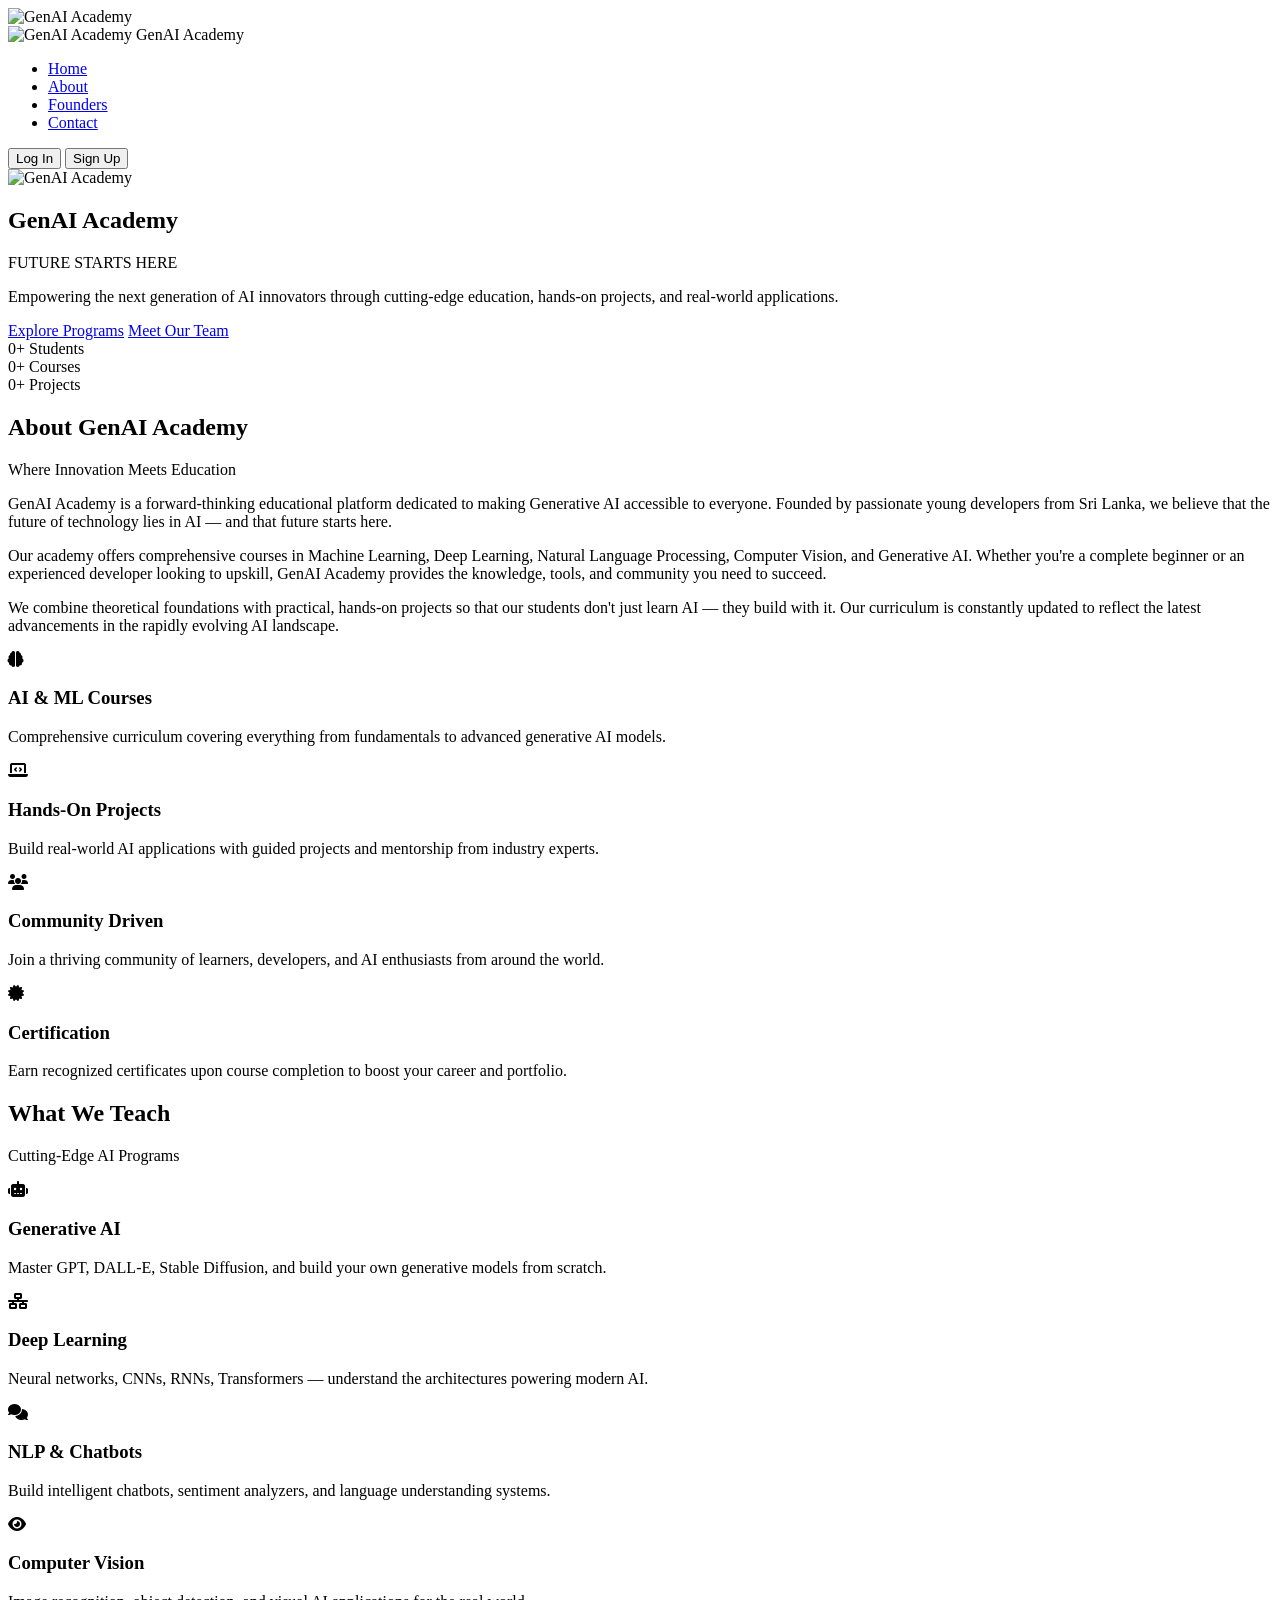
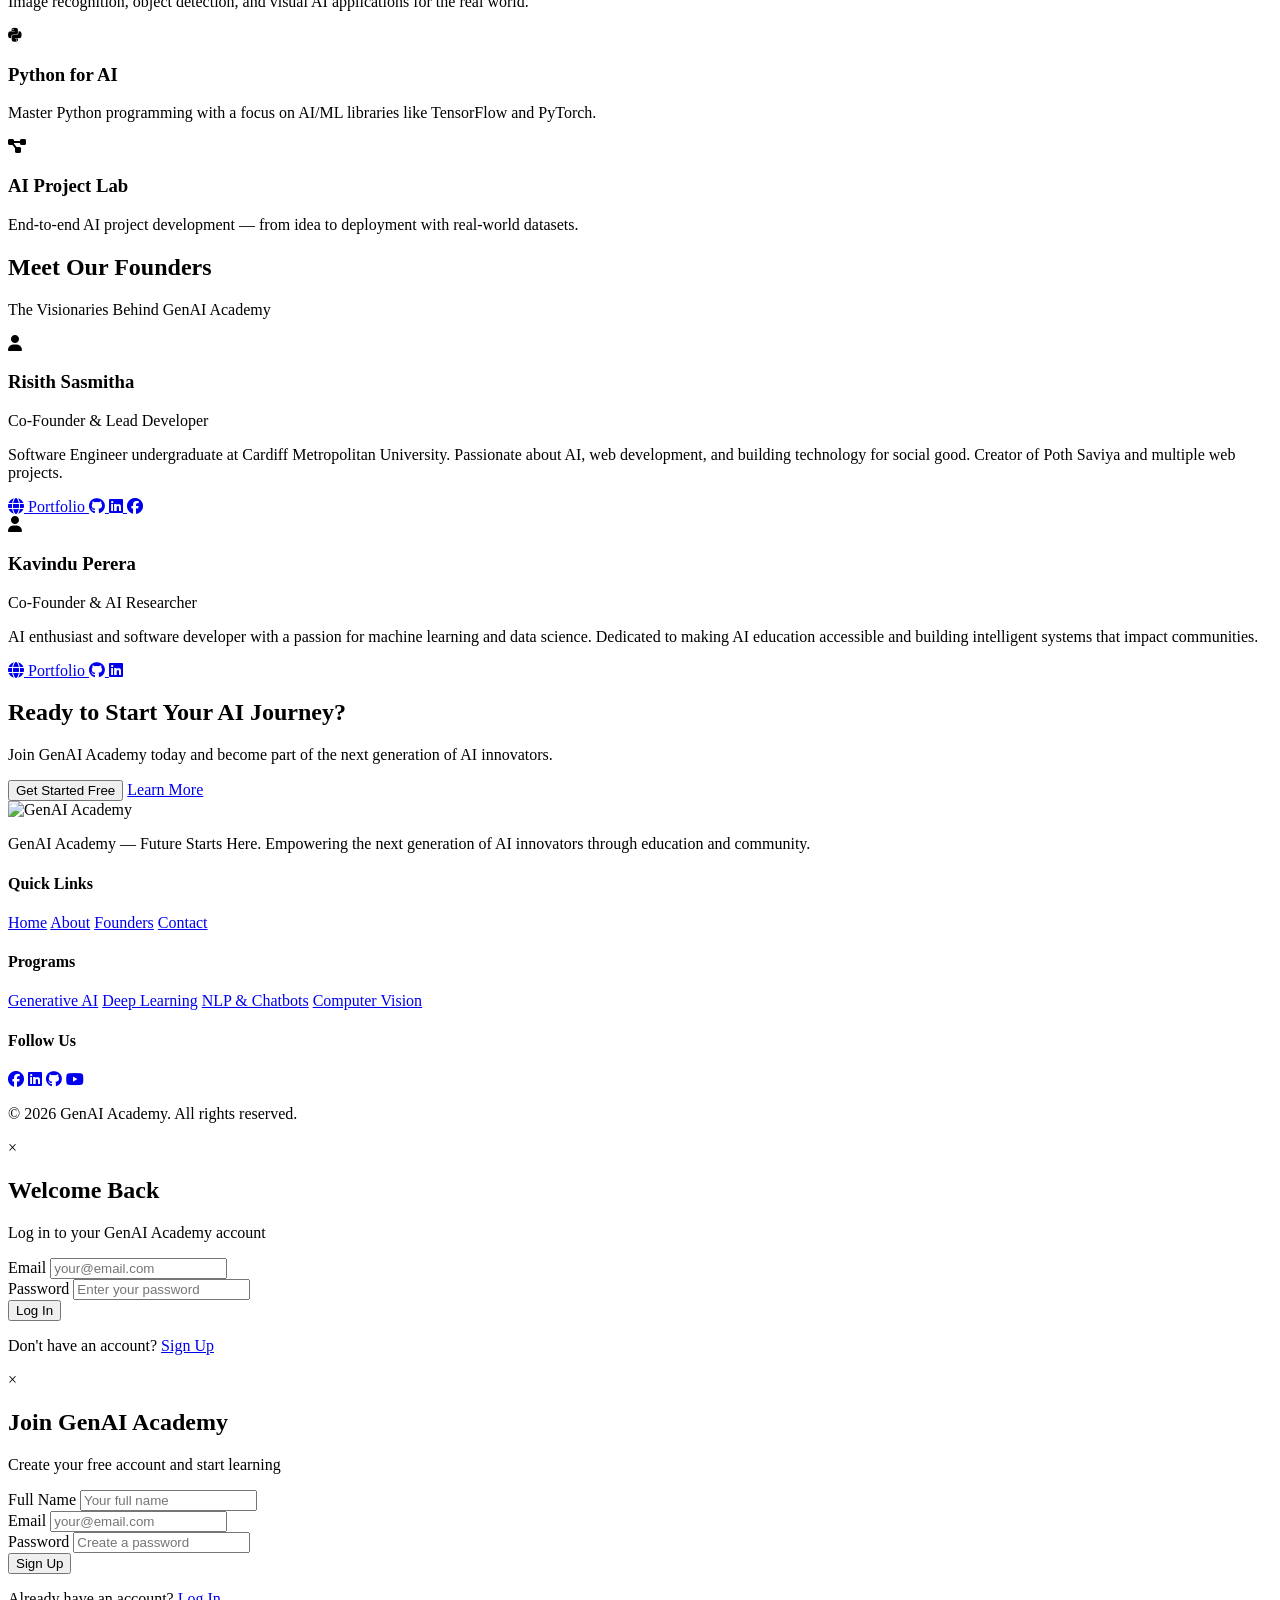
==== index.html @ 750f1779 "Add index.html" ====
<!DOCTYPE html>
<html lang="en">
<head>
    <meta charset="UTF-8">
    <meta name="viewport" content="width=device-width, initial-scale=1.0">
    <title>GenAI Academy - Future Starts Here</title>
    <link rel="stylesheet" href="style.css">
    <link rel="stylesheet" href="https://cdnjs.cloudflare.com/ajax/libs/font-awesome/6.4.0/css/all.min.css">
    <link href="https://fonts.googleapis.com/css2?family=Inter:wght@300;400;500;600;700;800;900&display=swap" rel="stylesheet">
</head>
<body>
    <!-- Loading Screen -->
    <div id="loader" class="loader">
        <div class="loader-content">
            <img src="logo.jpg" alt="GenAI Academy" class="loader-logo">
            <div class="loader-bar">
                <div class="loader-bar-fill"></div>
            </div>
        </div>
    </div>

    <!-- Navigation -->
    <nav class="navbar">
        <div class="nav-container">
            <div class="nav-brand">
                <img src="logo.jpg" alt="GenAI Academy" class="nav-logo">
                <span>GenAI Academy</span>
            </div>
            <ul class="nav-menu">
                <li><a href="#home">Home</a></li>
                <li><a href="#about">About</a></li>
                <li><a href="#founders">Founders</a></li>
                <li><a href="#contact">Contact</a></li>
            </ul>
            <div class="nav-auth">
                <button class="btn btn-outline" id="loginBtn">Log In</button>
                <button class="btn btn-primary" id="signupBtn">Sign Up</button>
            </div>
            <div class="hamburger">
                <span></span>
                <span></span>
                <span></span>
            </div>
        </div>
    </nav>

    <!-- Hero Section -->
    <section id="home" class="hero">
        <div class="hero-overlay"></div>
        <div class="hero-content">
            <img src="logo.jpg" alt="GenAI Academy" class="hero-logo">
            <h1>GenAI <span class="highlight">Academy</span></h1>
            <p class="hero-tagline">FUTURE STARTS HERE</p>
            <p class="hero-description">Empowering the next generation of AI innovators through cutting-edge education, hands-on projects, and real-world applications.</p>
            <div class="hero-buttons">
                <a href="#about" class="btn btn-primary btn-lg">Explore Programs</a>
                <a href="#founders" class="btn btn-outline btn-lg">Meet Our Team</a>
            </div>
            <div class="hero-stats">
                <div class="stat">
                    <span class="stat-number" data-target="500">0</span>+
                    <span class="stat-label">Students</span>
                </div>
                <div class="stat">
                    <span class="stat-number" data-target="20">0</span>+
                    <span class="stat-label">Courses</span>
                </div>
                <div class="stat">
                    <span class="stat-number" data-target="50">0</span>+
                    <span class="stat-label">Projects</span>
                </div>
            </div>
        </div>
    </section>

    <!-- About Section -->
    <section id="about" class="about">
        <div class="container">
            <h2 class="section-title">About GenAI Academy</h2>
            <p class="section-subtitle">Where Innovation Meets Education</p>
            
            <div class="about-grid">
                <div class="about-text">
                    <p>GenAI Academy is a forward-thinking educational platform dedicated to making Generative AI accessible to everyone. Founded by passionate young developers from Sri Lanka, we believe that the future of technology lies in AI — and that future starts here.</p>
                    <p>Our academy offers comprehensive courses in Machine Learning, Deep Learning, Natural Language Processing, Computer Vision, and Generative AI. Whether you're a complete beginner or an experienced developer looking to upskill, GenAI Academy provides the knowledge, tools, and community you need to succeed.</p>
                    <p>We combine theoretical foundations with practical, hands-on projects so that our students don't just learn AI — they build with it. Our curriculum is constantly updated to reflect the latest advancements in the rapidly evolving AI landscape.</p>
                </div>
                <div class="about-features">
                    <div class="feature-card">
                        <div class="feature-icon">
                            <i class="fas fa-brain"></i>
                        </div>
                        <h3>AI & ML Courses</h3>
                        <p>Comprehensive curriculum covering everything from fundamentals to advanced generative AI models.</p>
                    </div>
                    <div class="feature-card">
                        <div class="feature-icon">
                            <i class="fas fa-laptop-code"></i>
                        </div>
                        <h3>Hands-On Projects</h3>
                        <p>Build real-world AI applications with guided projects and mentorship from industry experts.</p>
                    </div>
                    <div class="feature-card">
                        <div class="feature-icon">
                            <i class="fas fa-users"></i>
                        </div>
                        <h3>Community Driven</h3>
                        <p>Join a thriving community of learners, developers, and AI enthusiasts from around the world.</p>
                    </div>
                    <div class="feature-card">
                        <div class="feature-icon">
                            <i class="fas fa-certificate"></i>
                        </div>
                        <h3>Certification</h3>
                        <p>Earn recognized certificates upon course completion to boost your career and portfolio.</p>
                    </div>
                </div>
            </div>
        </div>
    </section>

    <!-- What We Teach Section -->
    <section class="programs">
        <div class="container">
            <h2 class="section-title">What We Teach</h2>
            <p class="section-subtitle">Cutting-Edge AI Programs</p>
            <div class="programs-grid">
                <div class="program-card">
                    <i class="fas fa-robot"></i>
                    <h3>Generative AI</h3>
                    <p>Master GPT, DALL-E, Stable Diffusion, and build your own generative models from scratch.</p>
                </div>
                <div class="program-card">
                    <i class="fas fa-network-wired"></i>
                    <h3>Deep Learning</h3>
                    <p>Neural networks, CNNs, RNNs, Transformers — understand the architectures powering modern AI.</p>
                </div>
                <div class="program-card">
                    <i class="fas fa-comments"></i>
                    <h3>NLP & Chatbots</h3>
                    <p>Build intelligent chatbots, sentiment analyzers, and language understanding systems.</p>
                </div>
                <div class="program-card">
                    <i class="fas fa-eye"></i>
                    <h3>Computer Vision</h3>
                    <p>Image recognition, object detection, and visual AI applications for the real world.</p>
                </div>
                <div class="program-card">
                    <i class="fab fa-python"></i>
                    <h3>Python for AI</h3>
                    <p>Master Python programming with a focus on AI/ML libraries like TensorFlow and PyTorch.</p>
                </div>
                <div class="program-card">
                    <i class="fas fa-project-diagram"></i>
                    <h3>AI Project Lab</h3>
                    <p>End-to-end AI project development — from idea to deployment with real-world datasets.</p>
                </div>
            </div>
        </div>
    </section>

    <!-- Founders Section -->
    <section id="founders" class="founders">
        <div class="container">
            <h2 class="section-title">Meet Our Founders</h2>
            <p class="section-subtitle">The Visionaries Behind GenAI Academy</p>
            <div class="founders-grid">
                <!-- Founder 1: Risith -->
                <div class="founder-card">
                    <div class="founder-image">
                        <div class="founder-avatar">
                            <i class="fas fa-user"></i>
                        </div>
                    </div>
                    <div class="founder-info">
                        <h3>Risith Sasmitha</h3>
                        <p class="founder-role">Co-Founder & Lead Developer</p>
                        <p class="founder-bio">Software Engineer undergraduate at Cardiff Metropolitan University. Passionate about AI, web development, and building technology for social good. Creator of Poth Saviya and multiple web projects.</p>
                        <div class="founder-links">
                            <a href="https://risithsamitha7-design.github.io/portfolio/" target="_blank" class="btn btn-outline btn-sm">
                                <i class="fas fa-globe"></i> Portfolio
                            </a>
                            <a href="https://github.com/risithsamitha7-design" target="_blank" class="btn-icon">
                                <i class="fab fa-github"></i>
                            </a>
                            <a href="https://www.linkedin.com/in/risith-sasmitha-520401376" target="_blank" class="btn-icon">
                                <i class="fab fa-linkedin"></i>
                            </a>
                            <a href="https://www.facebook.com/share/1HAn3pZMvm/" target="_blank" class="btn-icon">
                                <i class="fab fa-facebook"></i>
                            </a>
                        </div>
                    </div>
                </div>

                <!-- Founder 2: Friend -->
                <div class="founder-card">
                    <div class="founder-image">
                        <div class="founder-avatar">
                            <i class="fas fa-user"></i>
                        </div>
                    </div>
                    <div class="founder-info">
                        <h3>Kavindu Perera</h3>
                        <p class="founder-role">Co-Founder & AI Researcher</p>
                        <p class="founder-bio">AI enthusiast and software developer with a passion for machine learning and data science. Dedicated to making AI education accessible and building intelligent systems that impact communities.</p>
                        <div class="founder-links">
                            <a href="#" target="_blank" class="btn btn-outline btn-sm">
                                <i class="fas fa-globe"></i> Portfolio
                            </a>
                            <a href="#" target="_blank" class="btn-icon">
                                <i class="fab fa-github"></i>
                            </a>
                            <a href="#" target="_blank" class="btn-icon">
                                <i class="fab fa-linkedin"></i>
                            </a>
                        </div>
                    </div>
                </div>
            </div>
        </div>
    </section>

    <!-- CTA Section -->
    <section class="cta">
        <div class="container">
            <h2>Ready to Start Your AI Journey?</h2>
            <p>Join GenAI Academy today and become part of the next generation of AI innovators.</p>
            <div class="cta-buttons">
                <button class="btn btn-primary btn-lg" id="ctaSignup">Get Started Free</button>
                <a href="#about" class="btn btn-outline btn-lg">Learn More</a>
            </div>
        </div>
    </section>

    <!-- Footer -->
    <footer>
        <div class="container">
            <div class="footer-grid">
                <div class="footer-brand">
                    <img src="logo.jpg" alt="GenAI Academy" class="footer-logo">
                    <p>GenAI Academy — Future Starts Here. Empowering the next generation of AI innovators through education and community.</p>
                </div>
                <div class="footer-links">
                    <h4>Quick Links</h4>
                    <a href="#home">Home</a>
                    <a href="#about">About</a>
                    <a href="#founders">Founders</a>
                    <a href="#contact">Contact</a>
                </div>
                <div class="footer-links">
                    <h4>Programs</h4>
                    <a href="#">Generative AI</a>
                    <a href="#">Deep Learning</a>
                    <a href="#">NLP & Chatbots</a>
                    <a href="#">Computer Vision</a>
                </div>
                <div class="footer-social">
                    <h4>Follow Us</h4>
                    <div class="social-icons">
                        <a href="#"><i class="fab fa-facebook"></i></a>
                        <a href="#"><i class="fab fa-linkedin"></i></a>
                        <a href="#"><i class="fab fa-github"></i></a>
                        <a href="#"><i class="fab fa-youtube"></i></a>
                    </div>
                </div>
            </div>
            <div class="footer-bottom">
                <p>&copy; 2026 GenAI Academy. All rights reserved.</p>
            </div>
        </div>
    </footer>

    <!-- Login Modal -->
    <div class="modal" id="loginModal">
        <div class="modal-content">
            <span class="modal-close" id="loginClose">&times;</span>
            <h2>Welcome Back</h2>
            <p>Log in to your GenAI Academy account</p>
            <form class="auth-form">
                <div class="form-group">
                    <label for="loginEmail">Email</label>
                    <input type="email" id="loginEmail" placeholder="your@email.com" required>
                </div>
                <div class="form-group">
                    <label for="loginPassword">Password</label>
                    <input type="password" id="loginPassword" placeholder="Enter your password" required>
                </div>
                <button type="submit" class="btn btn-primary btn-full">Log In</button>
                <p class="auth-switch">Don't have an account? <a href="#" id="switchToSignup">Sign Up</a></p>
            </form>
        </div>
    </div>

    <!-- Signup Modal -->
    <div class="modal" id="signupModal">
        <div class="modal-content">
            <span class="modal-close" id="signupClose">&times;</span>
            <h2>Join GenAI Academy</h2>
            <p>Create your free account and start learning</p>
            <form class="auth-form">
                <div class="form-group">
                    <label for="signupName">Full Name</label>
                    <input type="text" id="signupName" placeholder="Your full name" required>
                </div>
                <div class="form-group">
                    <label for="signupEmail">Email</label>
                    <input type="email" id="signupEmail" placeholder="your@email.com" required>
                </div>
                <div class="form-group">
                    <label for="signupPassword">Password</label>
                    <input type="password" id="signupPassword" placeholder="Create a password" required>
                </div>
                <button type="submit" class="btn btn-primary btn-full">Sign Up</button>
                <p class="auth-switch">Already have an account? <a href="#" id="switchToLogin">Log In</a></p>
            </form>
        </div>
    </div>

    <script src="script.js"></script>
</body>
</html>
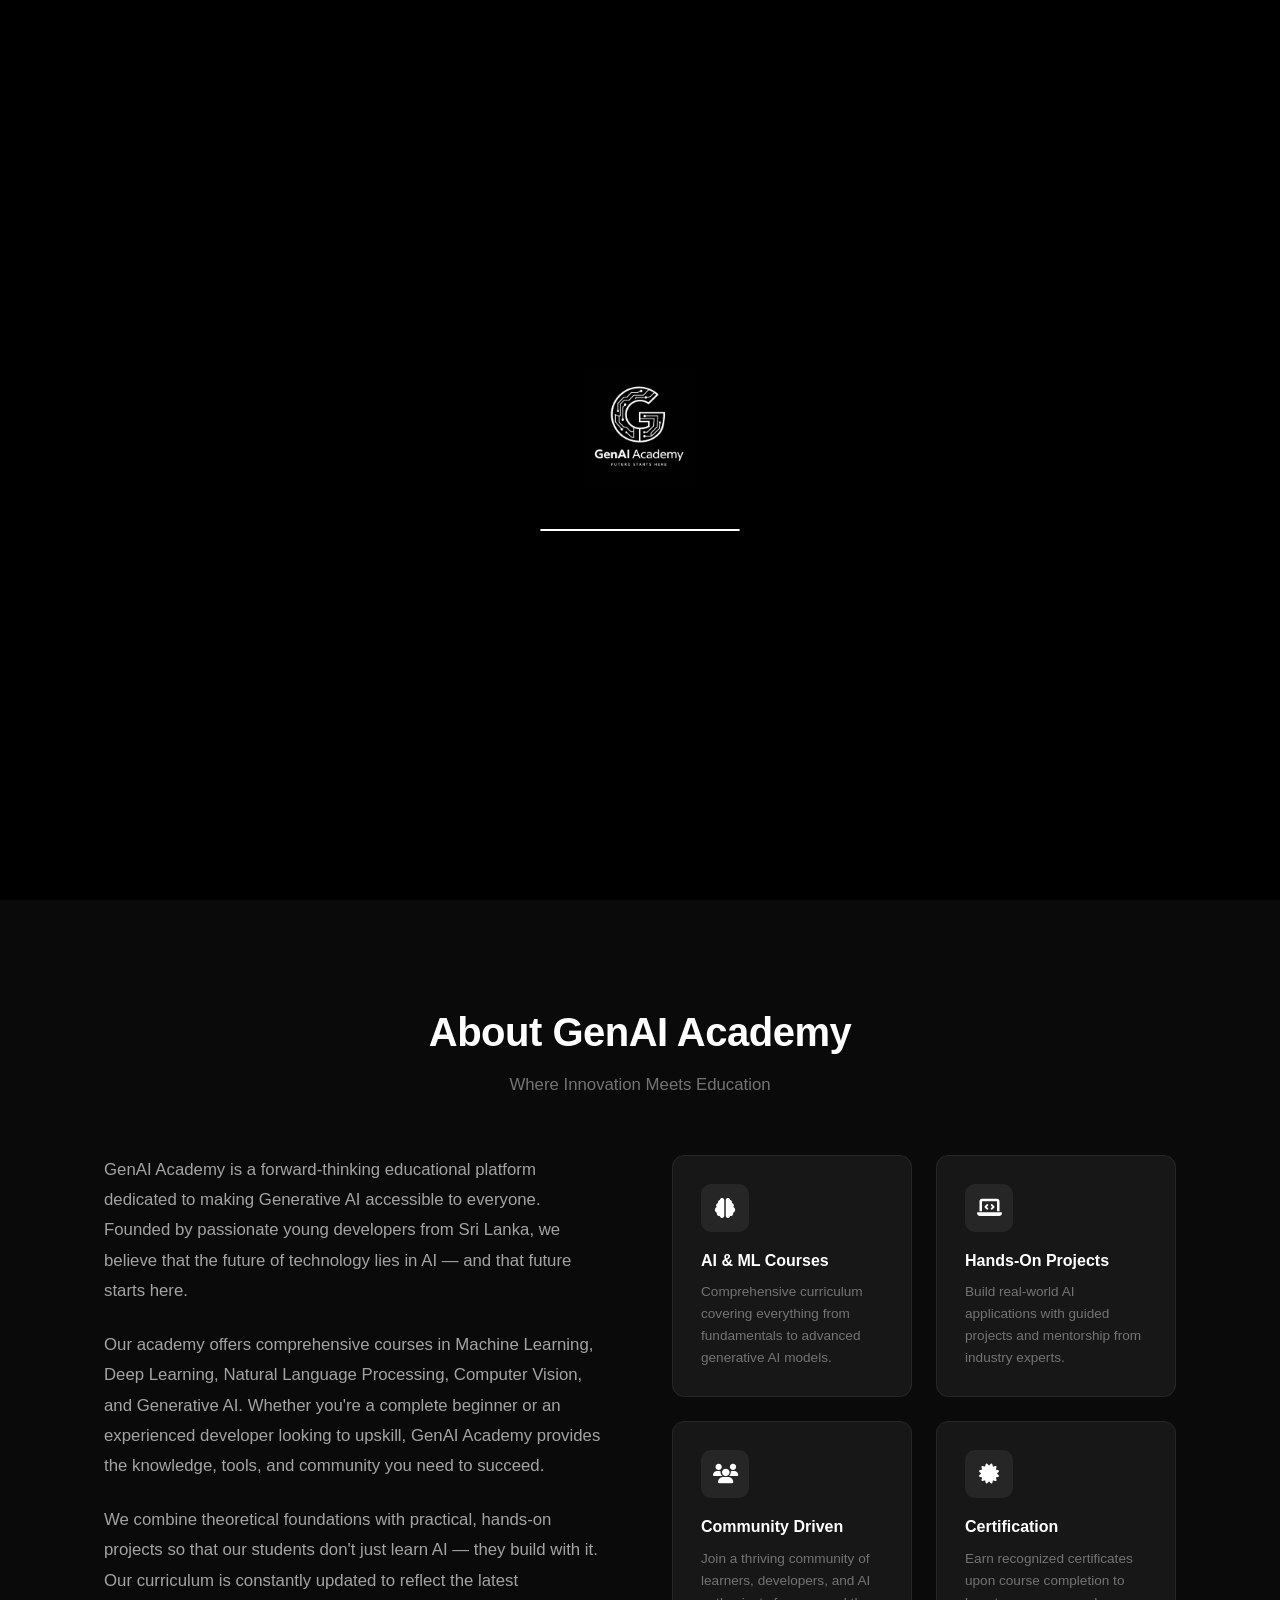
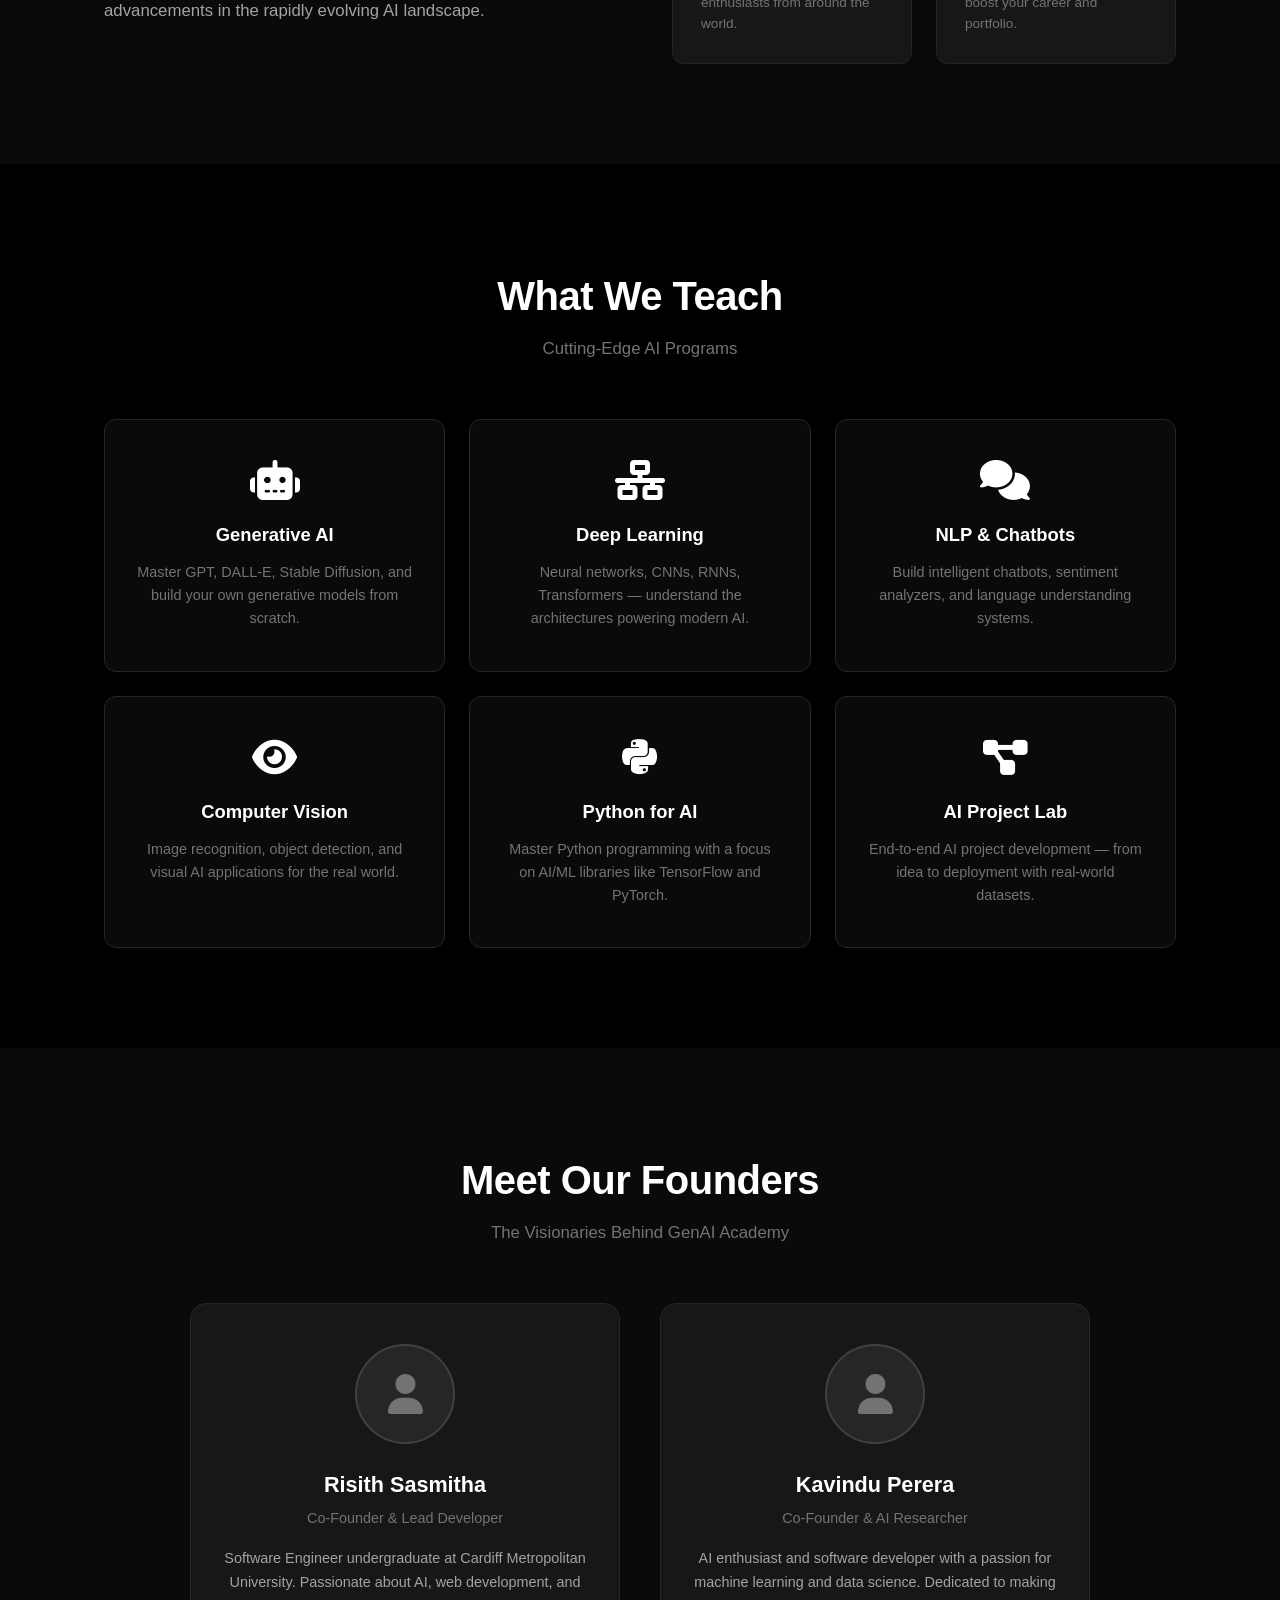
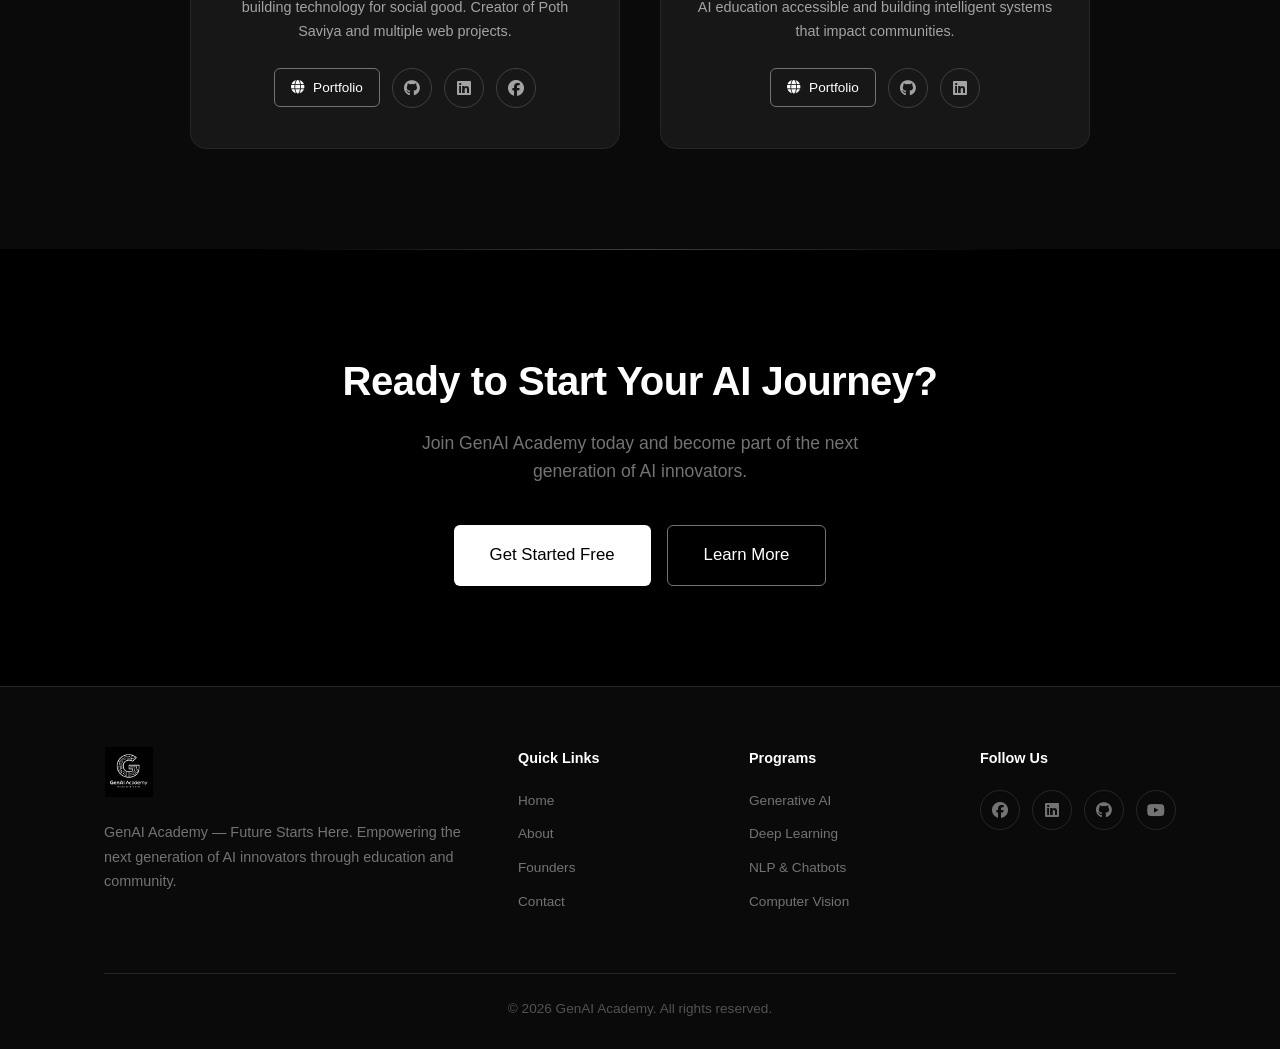
==== commit 8db75948: "Update friend's founder card with portfolio link" ====
--- a/index.html
+++ b/index.html
@@ -205,7 +205,7 @@
                         <p class="founder-role">Co-Founder & AI Researcher</p>
                         <p class="founder-bio">AI enthusiast and software developer with a passion for machine learning and data science. Dedicated to making AI education accessible and building intelligent systems that impact communities.</p>
                         <div class="founder-links">
-                            <a href="#" target="_blank" class="btn btn-outline btn-sm">
+                            <a href="https://dinilme.lovable.app/" target="_blank" class="btn btn-outline btn-sm">
                                 <i class="fas fa-globe"></i> Portfolio
                             </a>
                             <a href="#" target="_blank" class="btn-icon">
--- a/style.css
+++ b/style.css
@@ -0,0 +1,1019 @@
+/* ===== CSS Variables ===== */
+:root {
+    --black: #000000;
+    --white: #ffffff;
+    --gray-50: #fafafa;
+    --gray-100: #f5f5f5;
+    --gray-200: #e5e5e5;
+    --gray-300: #d4d4d4;
+    --gray-400: #a3a3a3;
+    --gray-500: #737373;
+    --gray-600: #525252;
+    --gray-700: #404040;
+    --gray-800: #262626;
+    --gray-900: #171717;
+    --gray-950: #0a0a0a;
+    --transition: all 0.3s ease;
+}
+
+/* ===== Reset & Base ===== */
+* {
+    margin: 0;
+    padding: 0;
+    box-sizing: border-box;
+}
+
+html {
+    scroll-behavior: smooth;
+}
+
+body {
+    font-family: 'Inter', -apple-system, BlinkMacSystemFont, sans-serif;
+    background: var(--black);
+    color: var(--white);
+    line-height: 1.6;
+    overflow-x: hidden;
+}
+
+a {
+    text-decoration: none;
+    color: inherit;
+    transition: var(--transition);
+}
+
+.container {
+    max-width: 1200px;
+    margin: 0 auto;
+    padding: 0 5%;
+}
+
+/* ===== Loading Screen ===== */
+.loader {
+    position: fixed;
+    top: 0;
+    left: 0;
+    width: 100%;
+    height: 100%;
+    background: var(--black);
+    display: flex;
+    align-items: center;
+    justify-content: center;
+    z-index: 10000;
+    transition: opacity 0.6s ease, visibility 0.6s ease;
+}
+
+.loader.hidden {
+    opacity: 0;
+    visibility: hidden;
+}
+
+.loader-content {
+    text-align: center;
+}
+
+.loader-logo {
+    width: 120px;
+    height: 120px;
+    object-fit: contain;
+    filter: invert(1);
+    animation: fadeInScale 0.8s ease forwards;
+    margin-bottom: 2rem;
+}
+
+.loader-bar {
+    width: 200px;
+    height: 2px;
+    background: var(--gray-800);
+    border-radius: 2px;
+    margin: 0 auto;
+    overflow: hidden;
+    animation: fadeInUp 0.8s ease 0.3s forwards;
+    opacity: 0;
+}
+
+.loader-bar-fill {
+    width: 0%;
+    height: 100%;
+    background: var(--white);
+    border-radius: 2px;
+    animation: loadBar 2s ease 0.5s forwards;
+}
+
+/* ===== Buttons ===== */
+.btn {
+    display: inline-flex;
+    align-items: center;
+    gap: 0.5rem;
+    padding: 0.75rem 1.75rem;
+    border-radius: 6px;
+    font-size: 0.95rem;
+    font-weight: 500;
+    cursor: pointer;
+    transition: var(--transition);
+    border: none;
+    font-family: inherit;
+}
+
+.btn-primary {
+    background: var(--white);
+    color: var(--black);
+}
+
+.btn-primary:hover {
+    background: var(--gray-200);
+    transform: translateY(-2px);
+}
+
+.btn-outline {
+    background: transparent;
+    color: var(--white);
+    border: 1.5px solid var(--gray-500);
+}
+
+.btn-outline:hover {
+    border-color: var(--white);
+    background: rgba(255, 255, 255, 0.05);
+    transform: translateY(-2px);
+}
+
+.btn-lg {
+    padding: 1rem 2.25rem;
+    font-size: 1.05rem;
+}
+
+.btn-sm {
+    padding: 0.5rem 1rem;
+    font-size: 0.85rem;
+}
+
+.btn-full {
+    width: 100%;
+    justify-content: center;
+}
+
+.btn-icon {
+    display: inline-flex;
+    align-items: center;
+    justify-content: center;
+    width: 40px;
+    height: 40px;
+    border-radius: 50%;
+    border: 1.5px solid var(--gray-700);
+    color: var(--gray-400);
+    transition: var(--transition);
+}
+
+.btn-icon:hover {
+    border-color: var(--white);
+    color: var(--white);
+    transform: translateY(-2px);
+}
+
+/* ===== Navigation ===== */
+.navbar {
+    position: fixed;
+    top: 0;
+    left: 0;
+    width: 100%;
+    z-index: 1000;
+    background: rgba(0, 0, 0, 0.85);
+    backdrop-filter: blur(20px);
+    -webkit-backdrop-filter: blur(20px);
+    border-bottom: 1px solid rgba(255, 255, 255, 0.05);
+    transition: var(--transition);
+}
+
+.nav-container {
+    max-width: 1200px;
+    margin: 0 auto;
+    padding: 0 5%;
+    display: flex;
+    align-items: center;
+    justify-content: space-between;
+    height: 70px;
+}
+
+.nav-brand {
+    display: flex;
+    align-items: center;
+    gap: 0.75rem;
+    font-weight: 700;
+    font-size: 1.15rem;
+}
+
+.nav-logo {
+    width: 36px;
+    height: 36px;
+    object-fit: contain;
+    filter: invert(1);
+}
+
+.nav-menu {
+    display: flex;
+    list-style: none;
+    gap: 2rem;
+}
+
+.nav-menu a {
+    color: var(--gray-400);
+    font-size: 0.9rem;
+    font-weight: 500;
+    position: relative;
+    padding: 0.25rem 0;
+}
+
+.nav-menu a:hover,
+.nav-menu a.active {
+    color: var(--white);
+}
+
+.nav-menu a::after {
+    content: '';
+    position: absolute;
+    bottom: -2px;
+    left: 0;
+    width: 0;
+    height: 1.5px;
+    background: var(--white);
+    transition: width 0.3s ease;
+}
+
+.nav-menu a:hover::after {
+    width: 100%;
+}
+
+.nav-auth {
+    display: flex;
+    gap: 0.75rem;
+}
+
+.nav-auth .btn {
+    padding: 0.5rem 1.25rem;
+    font-size: 0.85rem;
+}
+
+.hamburger {
+    display: none;
+    flex-direction: column;
+    gap: 5px;
+    cursor: pointer;
+    z-index: 1001;
+}
+
+.hamburger span {
+    width: 25px;
+    height: 2px;
+    background: var(--white);
+    transition: var(--transition);
+}
+
+.hamburger.active span:nth-child(1) {
+    transform: rotate(45deg) translate(5px, 5px);
+}
+
+.hamburger.active span:nth-child(2) {
+    opacity: 0;
+}
+
+.hamburger.active span:nth-child(3) {
+    transform: rotate(-45deg) translate(5px, -5px);
+}
+
+/* ===== Hero Section ===== */
+.hero {
+    min-height: 100vh;
+    display: flex;
+    align-items: center;
+    justify-content: center;
+    text-align: center;
+    position: relative;
+    padding: 120px 5% 80px;
+    overflow: hidden;
+}
+
+.hero-overlay {
+    position: absolute;
+    top: 0;
+    left: 0;
+    width: 100%;
+    height: 100%;
+    background: radial-gradient(ellipse at center, rgba(255,255,255,0.03) 0%, transparent 70%);
+}
+
+.hero-content {
+    position: relative;
+    z-index: 1;
+    max-width: 800px;
+}
+
+.hero-logo {
+    width: 100px;
+    height: 100px;
+    object-fit: contain;
+    filter: invert(1);
+    margin-bottom: 1.5rem;
+    animation: fadeInScale 0.8s ease forwards;
+}
+
+.hero h1 {
+    font-size: 4rem;
+    font-weight: 800;
+    letter-spacing: -1px;
+    margin-bottom: 0.5rem;
+    line-height: 1.1;
+}
+
+.highlight {
+    color: var(--gray-400);
+}
+
+.hero-tagline {
+    font-size: 0.9rem;
+    letter-spacing: 6px;
+    color: var(--gray-500);
+    margin-bottom: 1.5rem;
+    font-weight: 500;
+}
+
+.hero-description {
+    font-size: 1.15rem;
+    color: var(--gray-400);
+    max-width: 600px;
+    margin: 0 auto 2.5rem;
+    line-height: 1.7;
+}
+
+.hero-buttons {
+    display: flex;
+    gap: 1rem;
+    justify-content: center;
+    margin-bottom: 3rem;
+}
+
+.hero-stats {
+    display: flex;
+    justify-content: center;
+    gap: 4rem;
+    padding-top: 2rem;
+    border-top: 1px solid var(--gray-800);
+}
+
+.stat {
+    text-align: center;
+}
+
+.stat-number {
+    font-size: 2rem;
+    font-weight: 800;
+    color: var(--white);
+}
+
+.stat-label {
+    display: block;
+    font-size: 0.8rem;
+    color: var(--gray-500);
+    margin-top: 0.25rem;
+    letter-spacing: 1px;
+    text-transform: uppercase;
+}
+
+/* ===== Section Styles ===== */
+.section-title {
+    font-size: 2.5rem;
+    font-weight: 800;
+    text-align: center;
+    margin-bottom: 0.5rem;
+    letter-spacing: -0.5px;
+}
+
+.section-subtitle {
+    text-align: center;
+    color: var(--gray-500);
+    font-size: 1.05rem;
+    margin-bottom: 3.5rem;
+}
+
+/* ===== About Section ===== */
+.about {
+    padding: 100px 0;
+    background: var(--gray-950);
+}
+
+.about-grid {
+    display: grid;
+    grid-template-columns: 1fr 1fr;
+    gap: 4rem;
+    align-items: start;
+}
+
+.about-text p {
+    color: var(--gray-400);
+    font-size: 1.05rem;
+    line-height: 1.8;
+    margin-bottom: 1.5rem;
+}
+
+.about-features {
+    display: grid;
+    grid-template-columns: 1fr 1fr;
+    gap: 1.5rem;
+}
+
+.feature-card {
+    background: var(--gray-900);
+    border: 1px solid var(--gray-800);
+    border-radius: 12px;
+    padding: 1.75rem;
+    transition: var(--transition);
+}
+
+.feature-card:hover {
+    border-color: var(--gray-600);
+    transform: translateY(-4px);
+}
+
+.feature-icon {
+    width: 48px;
+    height: 48px;
+    border-radius: 10px;
+    background: var(--gray-800);
+    display: flex;
+    align-items: center;
+    justify-content: center;
+    margin-bottom: 1rem;
+    font-size: 1.25rem;
+    color: var(--white);
+}
+
+.feature-card h3 {
+    font-size: 1rem;
+    font-weight: 600;
+    margin-bottom: 0.5rem;
+}
+
+.feature-card p {
+    font-size: 0.85rem;
+    color: var(--gray-500);
+    line-height: 1.6;
+}
+
+/* ===== Programs Section ===== */
+.programs {
+    padding: 100px 0;
+    background: var(--black);
+}
+
+.programs-grid {
+    display: grid;
+    grid-template-columns: repeat(3, 1fr);
+    gap: 1.5rem;
+}
+
+.program-card {
+    background: var(--gray-950);
+    border: 1px solid var(--gray-800);
+    border-radius: 12px;
+    padding: 2.5rem 2rem;
+    text-align: center;
+    transition: var(--transition);
+}
+
+.program-card:hover {
+    border-color: var(--gray-600);
+    transform: translateY(-4px);
+}
+
+.program-card i {
+    font-size: 2.5rem;
+    color: var(--white);
+    margin-bottom: 1.25rem;
+}
+
+.program-card h3 {
+    font-size: 1.15rem;
+    font-weight: 600;
+    margin-bottom: 0.75rem;
+}
+
+.program-card p {
+    font-size: 0.9rem;
+    color: var(--gray-500);
+    line-height: 1.6;
+}
+
+/* ===== Founders Section ===== */
+.founders {
+    padding: 100px 0;
+    background: var(--gray-950);
+}
+
+.founders-grid {
+    display: grid;
+    grid-template-columns: repeat(2, 1fr);
+    gap: 2.5rem;
+    max-width: 900px;
+    margin: 0 auto;
+}
+
+.founder-card {
+    background: var(--gray-900);
+    border: 1px solid var(--gray-800);
+    border-radius: 16px;
+    overflow: hidden;
+    transition: var(--transition);
+}
+
+.founder-card:hover {
+    border-color: var(--gray-600);
+    transform: translateY(-6px);
+}
+
+.founder-image {
+    padding: 2.5rem 2rem 1.5rem;
+    display: flex;
+    justify-content: center;
+}
+
+.founder-avatar {
+    width: 100px;
+    height: 100px;
+    border-radius: 50%;
+    background: var(--gray-800);
+    border: 2px solid var(--gray-700);
+    display: flex;
+    align-items: center;
+    justify-content: center;
+    font-size: 2.5rem;
+    color: var(--gray-500);
+}
+
+.founder-info {
+    padding: 0 2rem 2.5rem;
+    text-align: center;
+}
+
+.founder-info h3 {
+    font-size: 1.35rem;
+    font-weight: 700;
+    margin-bottom: 0.25rem;
+}
+
+.founder-role {
+    color: var(--gray-500);
+    font-size: 0.9rem;
+    font-weight: 500;
+    margin-bottom: 1rem;
+}
+
+.founder-bio {
+    color: var(--gray-400);
+    font-size: 0.9rem;
+    line-height: 1.7;
+    margin-bottom: 1.5rem;
+}
+
+.founder-links {
+    display: flex;
+    align-items: center;
+    justify-content: center;
+    gap: 0.75rem;
+    flex-wrap: wrap;
+}
+
+/* ===== CTA Section ===== */
+.cta {
+    padding: 100px 0;
+    background: var(--black);
+    text-align: center;
+    position: relative;
+}
+
+.cta::before {
+    content: '';
+    position: absolute;
+    top: 0;
+    left: 50%;
+    transform: translateX(-50%);
+    width: 60%;
+    height: 1px;
+    background: linear-gradient(90deg, transparent, var(--gray-700), transparent);
+}
+
+.cta h2 {
+    font-size: 2.5rem;
+    font-weight: 800;
+    margin-bottom: 1rem;
+    letter-spacing: -0.5px;
+}
+
+.cta p {
+    color: var(--gray-500);
+    font-size: 1.1rem;
+    margin-bottom: 2.5rem;
+    max-width: 500px;
+    margin-left: auto;
+    margin-right: auto;
+}
+
+.cta-buttons {
+    display: flex;
+    gap: 1rem;
+    justify-content: center;
+}
+
+/* ===== Footer ===== */
+footer {
+    background: var(--gray-950);
+    border-top: 1px solid var(--gray-800);
+    padding: 60px 0 30px;
+}
+
+.footer-grid {
+    display: grid;
+    grid-template-columns: 2fr 1fr 1fr 1fr;
+    gap: 3rem;
+    margin-bottom: 3rem;
+}
+
+.footer-logo {
+    width: 50px;
+    height: 50px;
+    object-fit: contain;
+    filter: invert(1);
+    margin-bottom: 1rem;
+}
+
+.footer-brand p {
+    color: var(--gray-500);
+    font-size: 0.9rem;
+    line-height: 1.7;
+}
+
+.footer-links h4 {
+    font-size: 0.9rem;
+    font-weight: 600;
+    margin-bottom: 1.25rem;
+    color: var(--white);
+}
+
+.footer-links a {
+    display: block;
+    color: var(--gray-500);
+    font-size: 0.85rem;
+    margin-bottom: 0.75rem;
+}
+
+.footer-links a:hover {
+    color: var(--white);
+}
+
+.footer-social h4 {
+    font-size: 0.9rem;
+    font-weight: 600;
+    margin-bottom: 1.25rem;
+}
+
+.social-icons {
+    display: flex;
+    gap: 0.75rem;
+}
+
+.social-icons a {
+    width: 40px;
+    height: 40px;
+    border-radius: 50%;
+    border: 1px solid var(--gray-800);
+    display: flex;
+    align-items: center;
+    justify-content: center;
+    color: var(--gray-500);
+    transition: var(--transition);
+}
+
+.social-icons a:hover {
+    border-color: var(--white);
+    color: var(--white);
+}
+
+.footer-bottom {
+    border-top: 1px solid var(--gray-800);
+    padding-top: 1.5rem;
+    text-align: center;
+}
+
+.footer-bottom p {
+    color: var(--gray-600);
+    font-size: 0.85rem;
+}
+
+/* ===== Modals ===== */
+.modal {
+    display: none;
+    position: fixed;
+    top: 0;
+    left: 0;
+    width: 100%;
+    height: 100%;
+    background: rgba(0, 0, 0, 0.8);
+    backdrop-filter: blur(10px);
+    z-index: 2000;
+    align-items: center;
+    justify-content: center;
+}
+
+.modal.active {
+    display: flex;
+}
+
+.modal-content {
+    background: var(--gray-900);
+    border: 1px solid var(--gray-800);
+    border-radius: 16px;
+    padding: 3rem;
+    width: 90%;
+    max-width: 420px;
+    position: relative;
+}
+
+.modal-close {
+    position: absolute;
+    top: 1rem;
+    right: 1.5rem;
+    font-size: 1.75rem;
+    color: var(--gray-500);
+    cursor: pointer;
+    transition: var(--transition);
+}
+
+.modal-close:hover {
+    color: var(--white);
+}
+
+.modal-content h2 {
+    font-size: 1.5rem;
+    font-weight: 700;
+    margin-bottom: 0.25rem;
+}
+
+.modal-content > p {
+    color: var(--gray-500);
+    font-size: 0.9rem;
+    margin-bottom: 2rem;
+}
+
+.auth-form .form-group {
+    margin-bottom: 1.25rem;
+}
+
+.auth-form label {
+    display: block;
+    font-size: 0.85rem;
+    font-weight: 500;
+    color: var(--gray-400);
+    margin-bottom: 0.5rem;
+}
+
+.auth-form input {
+    width: 100%;
+    padding: 0.75rem 1rem;
+    background: var(--gray-800);
+    border: 1px solid var(--gray-700);
+    border-radius: 8px;
+    color: var(--white);
+    font-size: 0.95rem;
+    font-family: inherit;
+    transition: var(--transition);
+}
+
+.auth-form input:focus {
+    outline: none;
+    border-color: var(--white);
+}
+
+.auth-form input::placeholder {
+    color: var(--gray-600);
+}
+
+.auth-form .btn {
+    margin-top: 0.5rem;
+}
+
+.auth-switch {
+    text-align: center;
+    margin-top: 1.25rem;
+    font-size: 0.85rem;
+    color: var(--gray-500);
+}
+
+.auth-switch a {
+    color: var(--white);
+    font-weight: 600;
+    cursor: pointer;
+}
+
+.auth-switch a:hover {
+    text-decoration: underline;
+}
+
+/* ===== Animations ===== */
+@keyframes fadeInScale {
+    from {
+        opacity: 0;
+        transform: scale(0.8);
+    }
+    to {
+        opacity: 1;
+        transform: scale(1);
+    }
+}
+
+@keyframes fadeInUp {
+    from {
+        opacity: 0;
+        transform: translateY(20px);
+    }
+    to {
+        opacity: 1;
+        transform: translateY(0);
+    }
+}
+
+@keyframes loadBar {
+    0% { width: 0%; }
+    50% { width: 70%; }
+    100% { width: 100%; }
+}
+
+.fade-in {
+    opacity: 0;
+    transform: translateY(30px);
+    transition: opacity 0.6s ease, transform 0.6s ease;
+}
+
+.fade-in.visible {
+    opacity: 1;
+    transform: translateY(0);
+}
+
+/* ===== Responsive ===== */
+@media (max-width: 1024px) {
+    .about-grid {
+        grid-template-columns: 1fr;
+        gap: 3rem;
+    }
+
+    .programs-grid {
+        grid-template-columns: repeat(2, 1fr);
+    }
+
+    .footer-grid {
+        grid-template-columns: 1fr 1fr;
+        gap: 2rem;
+    }
+}
+
+@media (max-width: 768px) {
+    .nav-menu,
+    .nav-auth {
+        display: none;
+    }
+
+    .nav-menu.active {
+        display: flex;
+        flex-direction: column;
+        position: fixed;
+        top: 70px;
+        left: 0;
+        width: 100%;
+        background: rgba(0, 0, 0, 0.95);
+        backdrop-filter: blur(20px);
+        padding: 2rem;
+        gap: 1.5rem;
+        border-bottom: 1px solid var(--gray-800);
+    }
+
+    .nav-auth.active {
+        display: flex;
+        flex-direction: column;
+        position: fixed;
+        top: calc(70px + 200px);
+        left: 0;
+        width: 100%;
+        background: rgba(0, 0, 0, 0.95);
+        padding: 0 2rem 2rem;
+        gap: 0.75rem;
+    }
+
+    .hamburger {
+        display: flex;
+    }
+
+    .hero h1 {
+        font-size: 2.5rem;
+    }
+
+    .hero-description {
+        font-size: 1rem;
+    }
+
+    .hero-buttons {
+        flex-direction: column;
+        align-items: center;
+    }
+
+    .hero-stats {
+        gap: 2rem;
+    }
+
+    .stat-number {
+        font-size: 1.5rem;
+    }
+
+    .section-title {
+        font-size: 2rem;
+    }
+
+    .programs-grid {
+        grid-template-columns: 1fr;
+    }
+
+    .founders-grid {
+        grid-template-columns: 1fr;
+    }
+
+    .about-features {
+        grid-template-columns: 1fr;
+    }
+
+    .cta h2 {
+        font-size: 1.75rem;
+    }
+
+    .cta-buttons {
+        flex-direction: column;
+        align-items: center;
+    }
+
+    .footer-grid {
+        grid-template-columns: 1fr;
+        gap: 2rem;
+    }
+
+    .modal-content {
+        padding: 2rem;
+        margin: 1rem;
+    }
+}
+
+@media (max-width: 480px) {
+    .hero h1 {
+        font-size: 2rem;
+    }
+
+    .hero-logo {
+        width: 70px;
+        height: 70px;
+    }
+
+    .hero-tagline {
+        font-size: 0.75rem;
+        letter-spacing: 4px;
+    }
+
+    .hero-stats {
+        flex-direction: column;
+        gap: 1.25rem;
+    }
+
+    .section-title {
+        font-size: 1.6rem;
+    }
+
+    .founder-info h3 {
+        font-size: 1.15rem;
+    }
+}
+
+/* ===== Touch-friendly ===== */
+@media (hover: none) and (pointer: coarse) {
+    .btn {
+        min-height: 48px;
+    }
+
+    .btn-icon {
+        min-width: 44px;
+        min-height: 44px;
+    }
+
+    .nav-menu a {
+        min-height: 44px;
+        display: flex;
+        align-items: center;
+    }
+
+    .feature-card:hover,
+    .program-card:hover,
+    .founder-card:hover {
+        transform: none;
+    }
+}
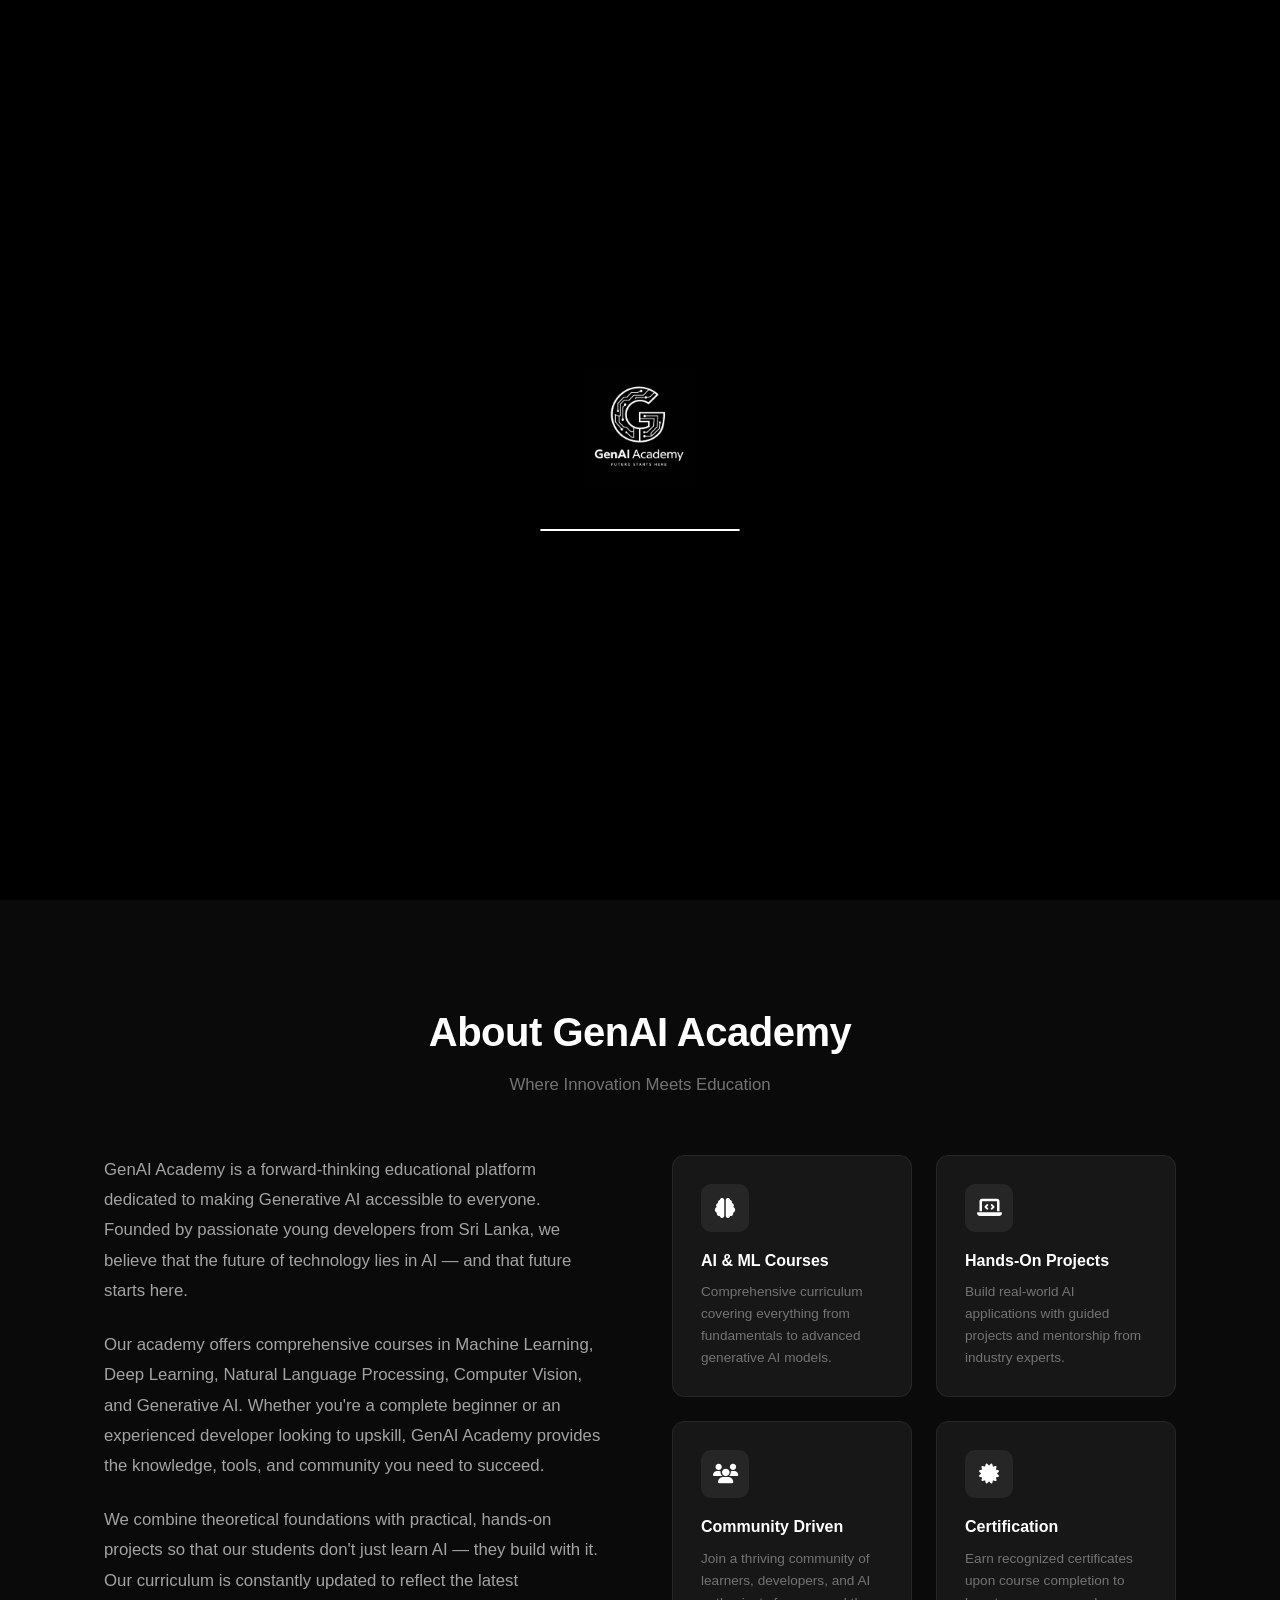
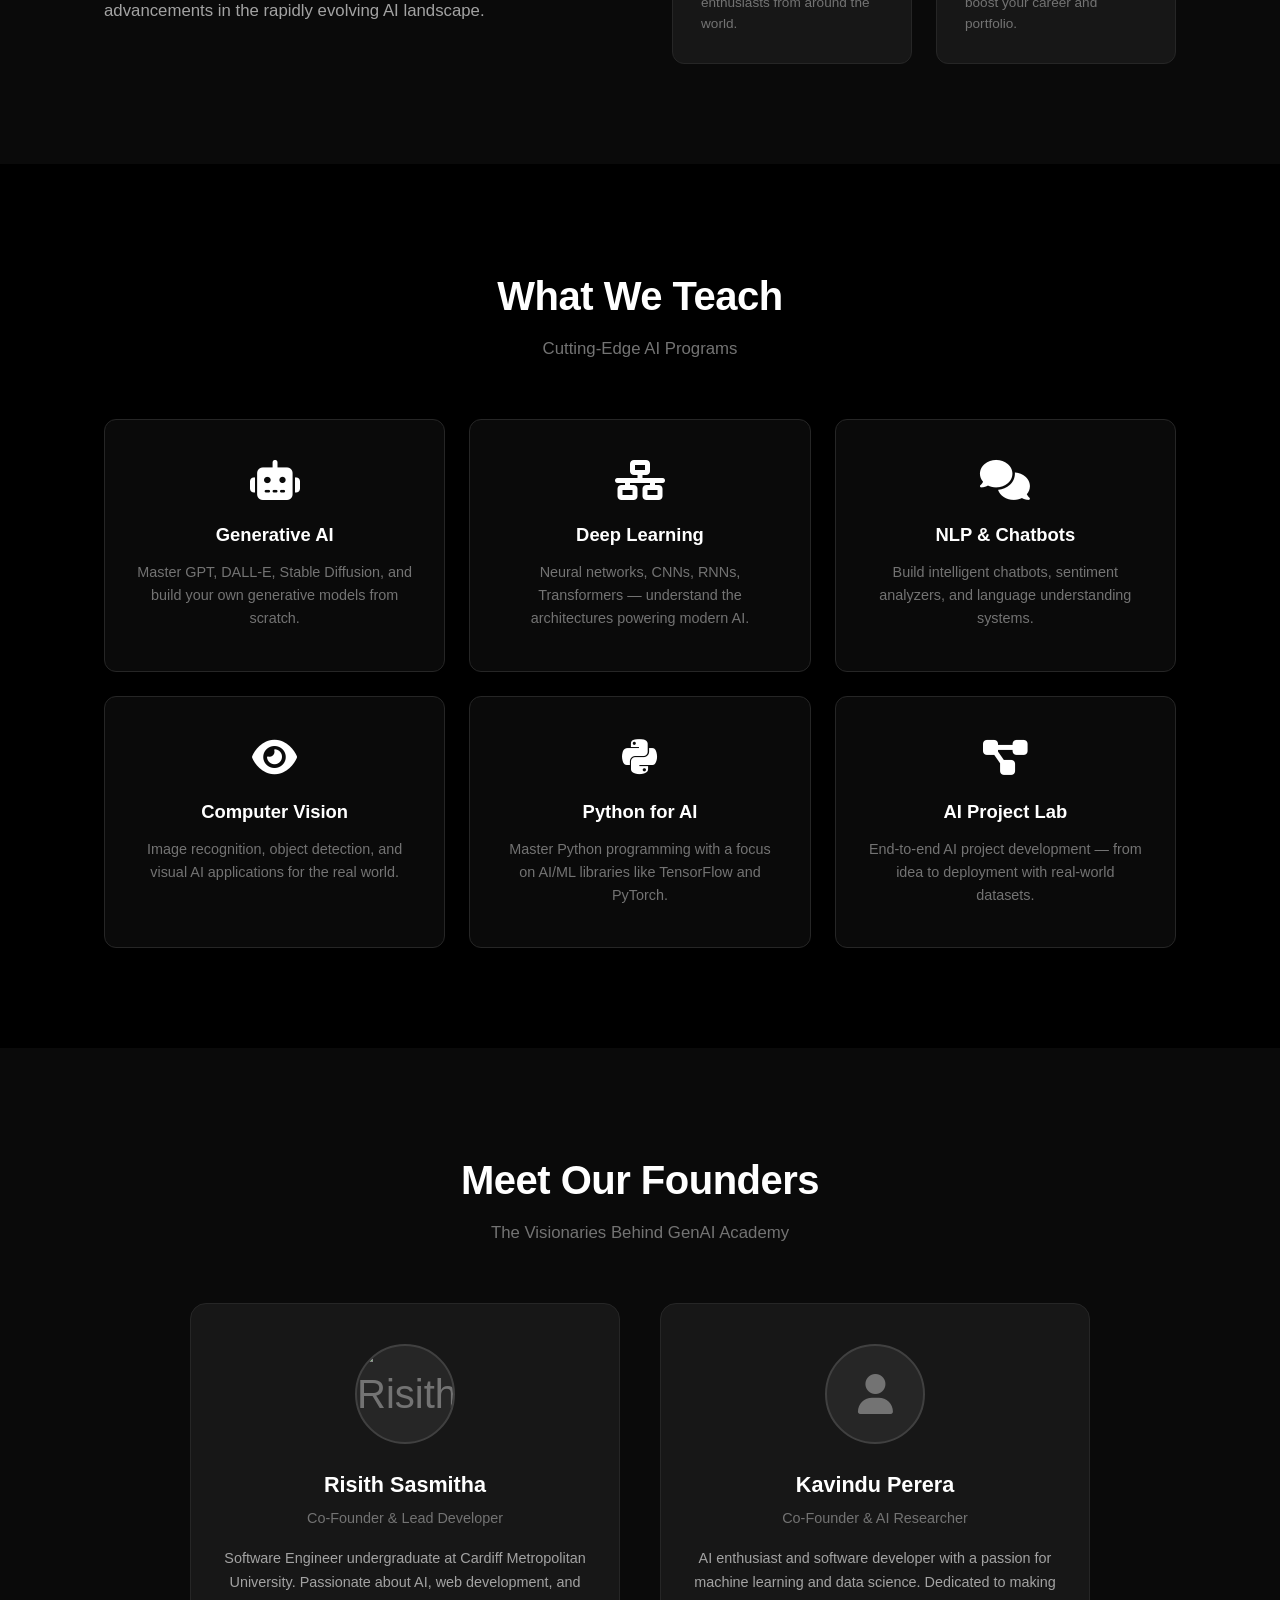
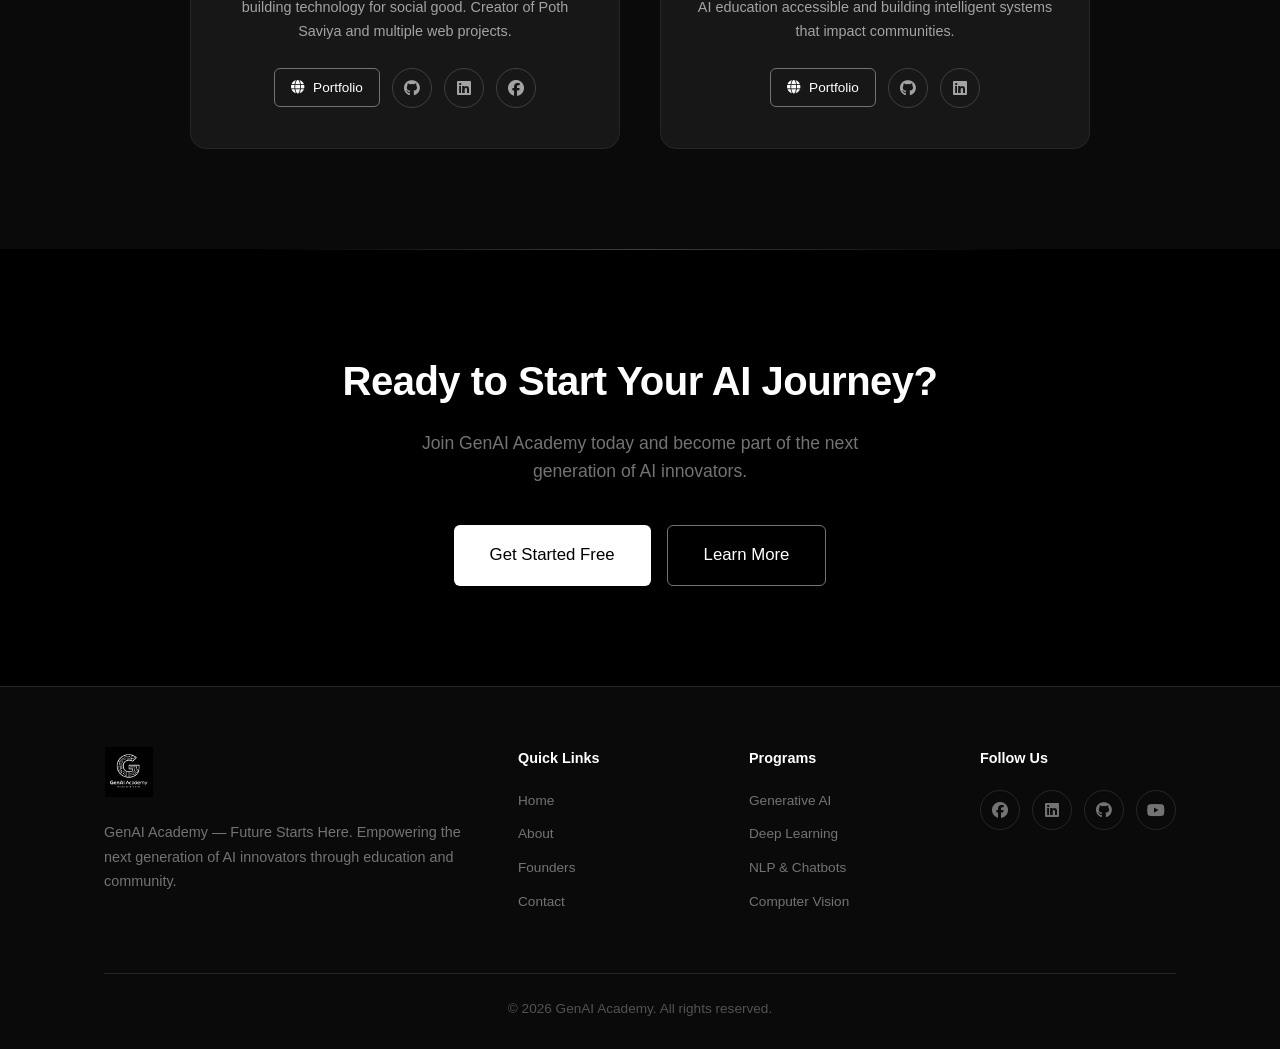
==== commit 71844df3: "Add Risith profile picture to founders section" ====
--- a/index.html
+++ b/index.html
@@ -169,7 +169,7 @@
                 <div class="founder-card">
                     <div class="founder-image">
                         <div class="founder-avatar">
-                            <i class="fas fa-user"></i>
+                            <img src="https://risithsamitha7-design.github.io/portfolio/profile.jpg" alt="Risith Sasmitha" class="founder-img">
                         </div>
                     </div>
                     <div class="founder-info">
--- a/style.css
+++ b/style.css
@@ -545,6 +545,14 @@
     justify-content: center;
     font-size: 2.5rem;
     color: var(--gray-500);
+    overflow: hidden;
+}
+
+.founder-avatar img.founder-img {
+    width: 100%;
+    height: 100%;
+    object-fit: cover;
+    border-radius: 50%;
 }
 
 .founder-info {
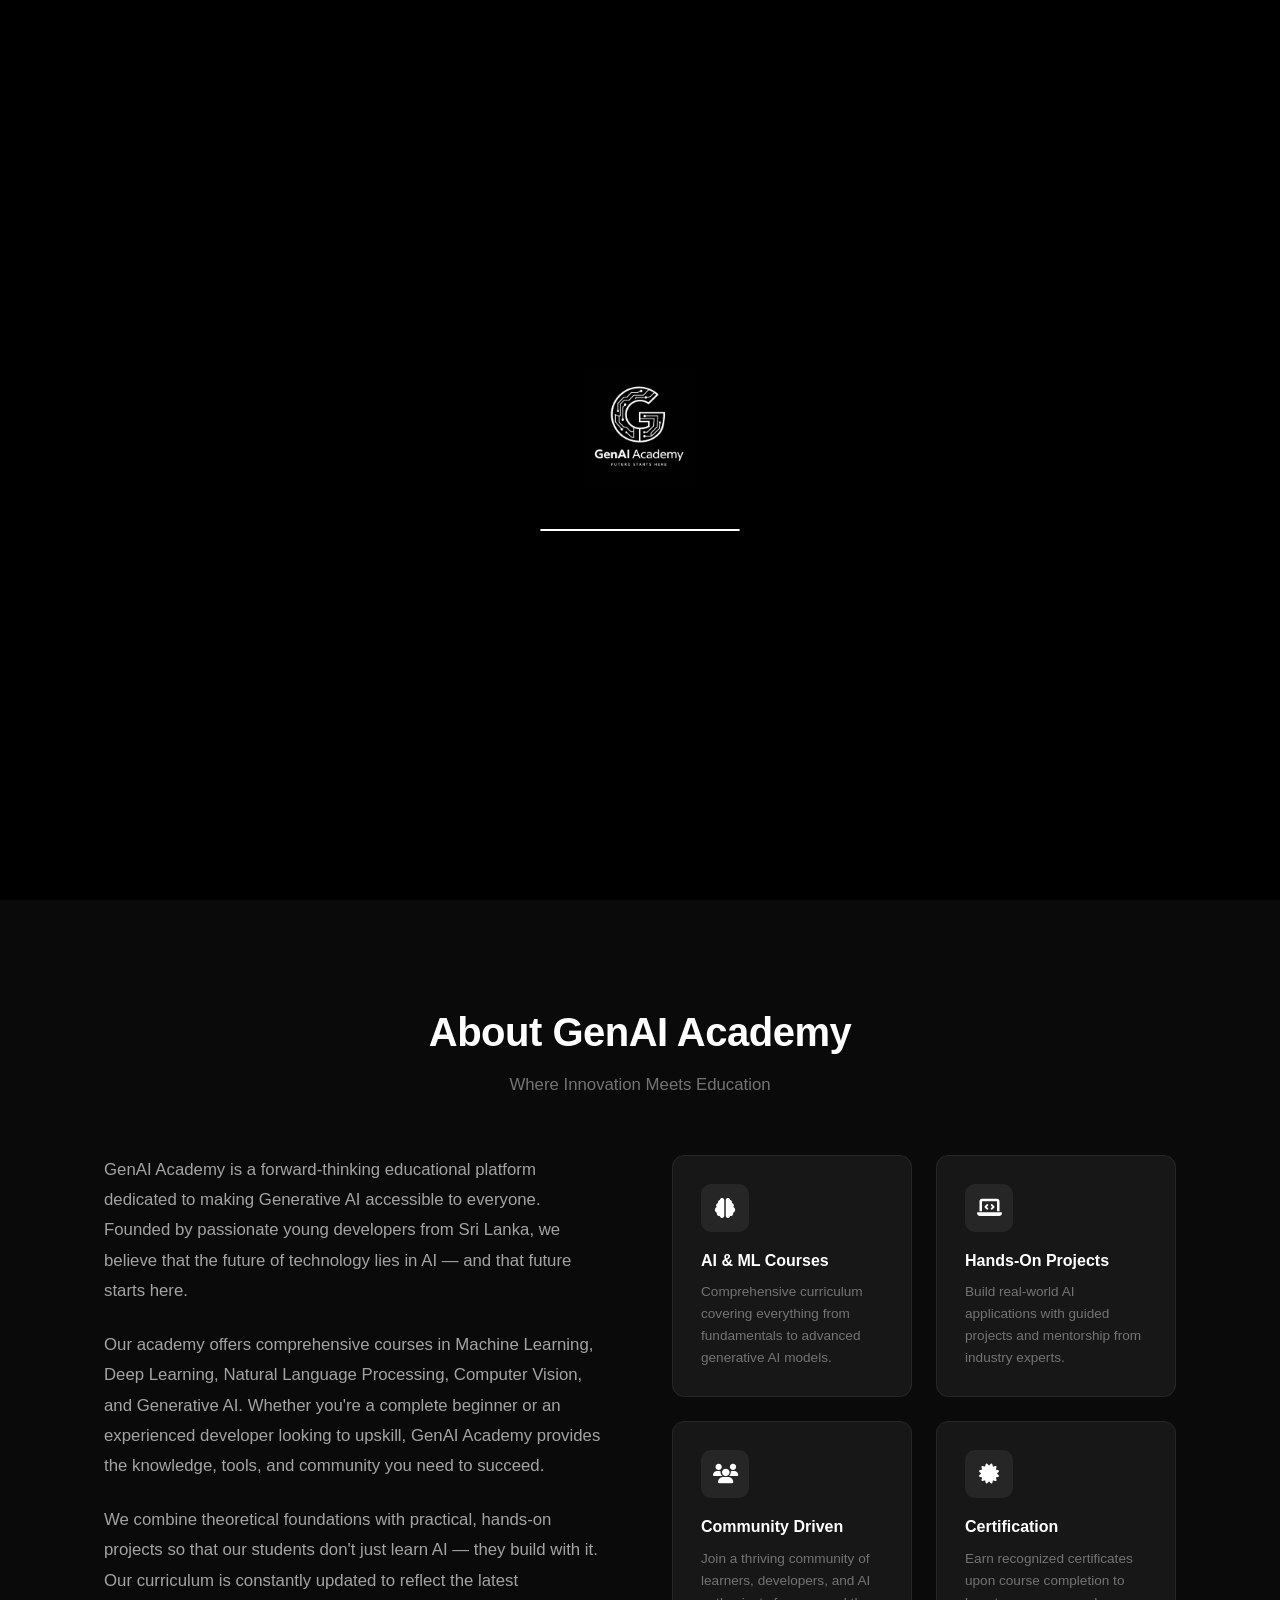
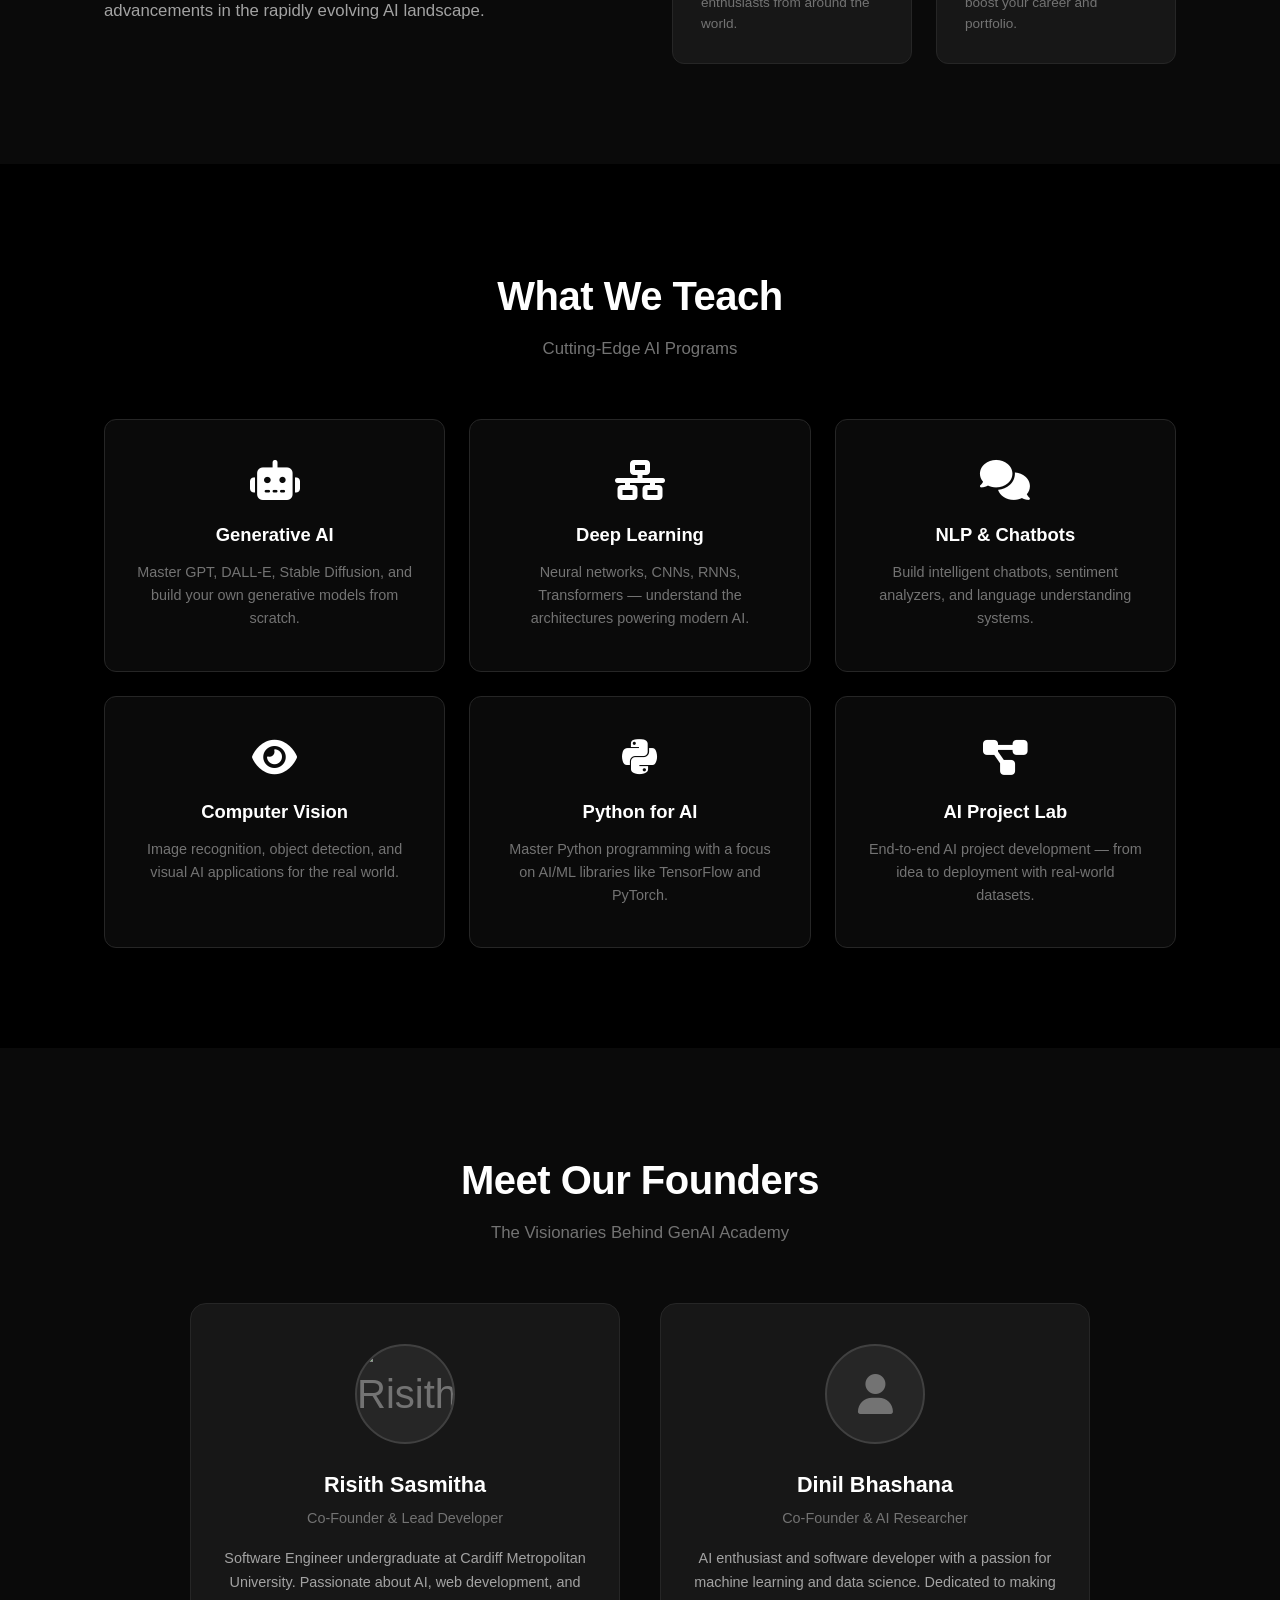
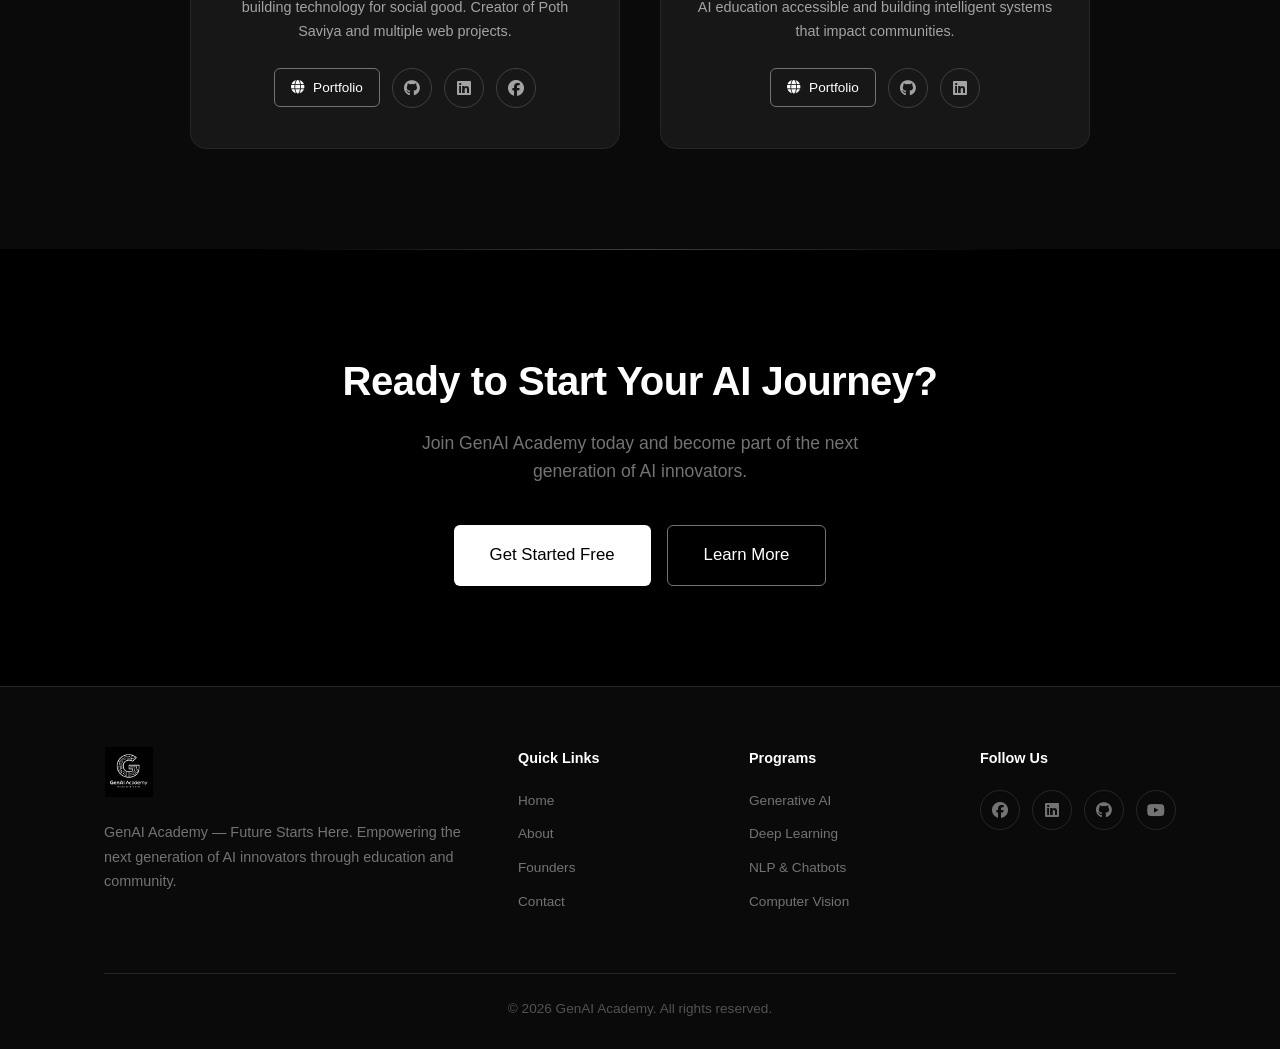
==== commit 8c36363d: "Update founder name to Dinil Bhashana" ====
--- a/index.html
+++ b/index.html
@@ -193,7 +193,7 @@
                     </div>
                 </div>
 
-                <!-- Founder 2: Friend -->
+                <!-- Founder 2: Dinil -->
                 <div class="founder-card">
                     <div class="founder-image">
                         <div class="founder-avatar">
@@ -201,7 +201,7 @@
                         </div>
                     </div>
                     <div class="founder-info">
-                        <h3>Kavindu Perera</h3>
+                        <h3>Dinil Bhashana</h3>
                         <p class="founder-role">Co-Founder & AI Researcher</p>
                         <p class="founder-bio">AI enthusiast and software developer with a passion for machine learning and data science. Dedicated to making AI education accessible and building intelligent systems that impact communities.</p>
                         <div class="founder-links">
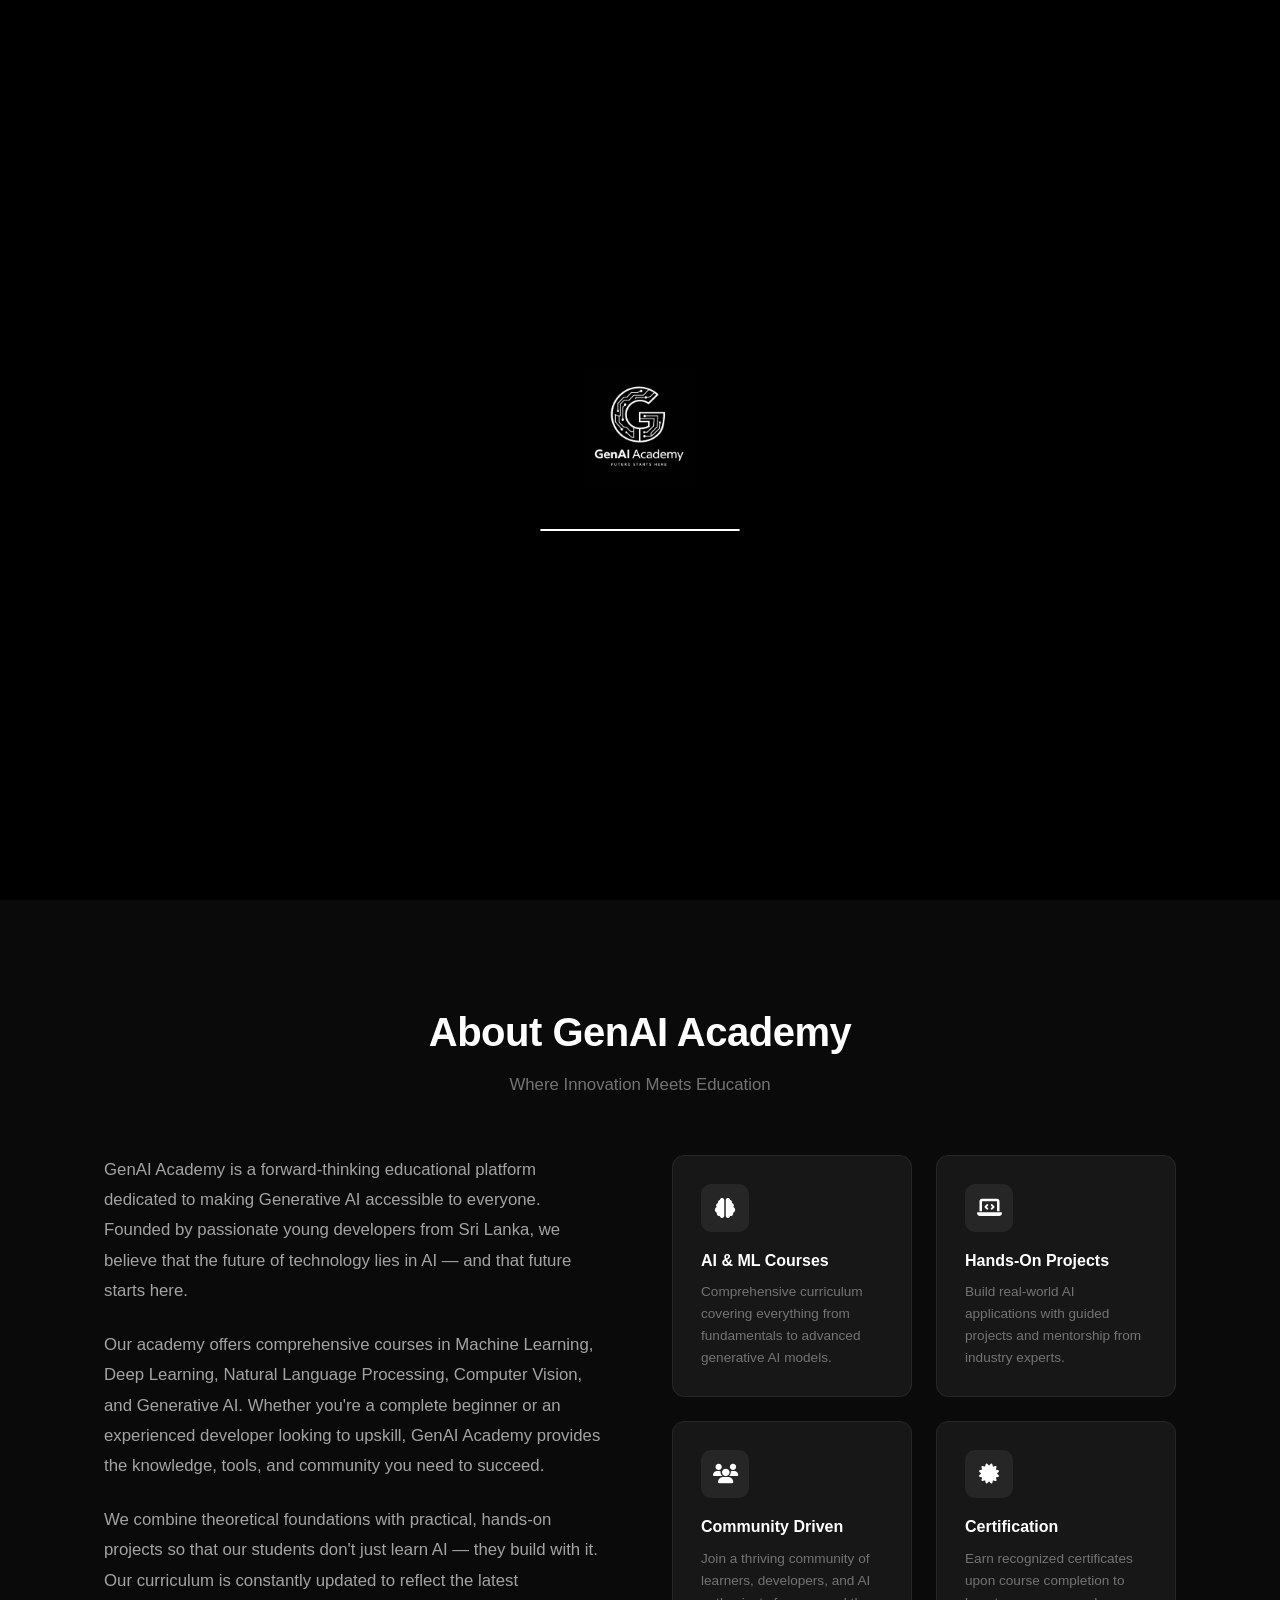
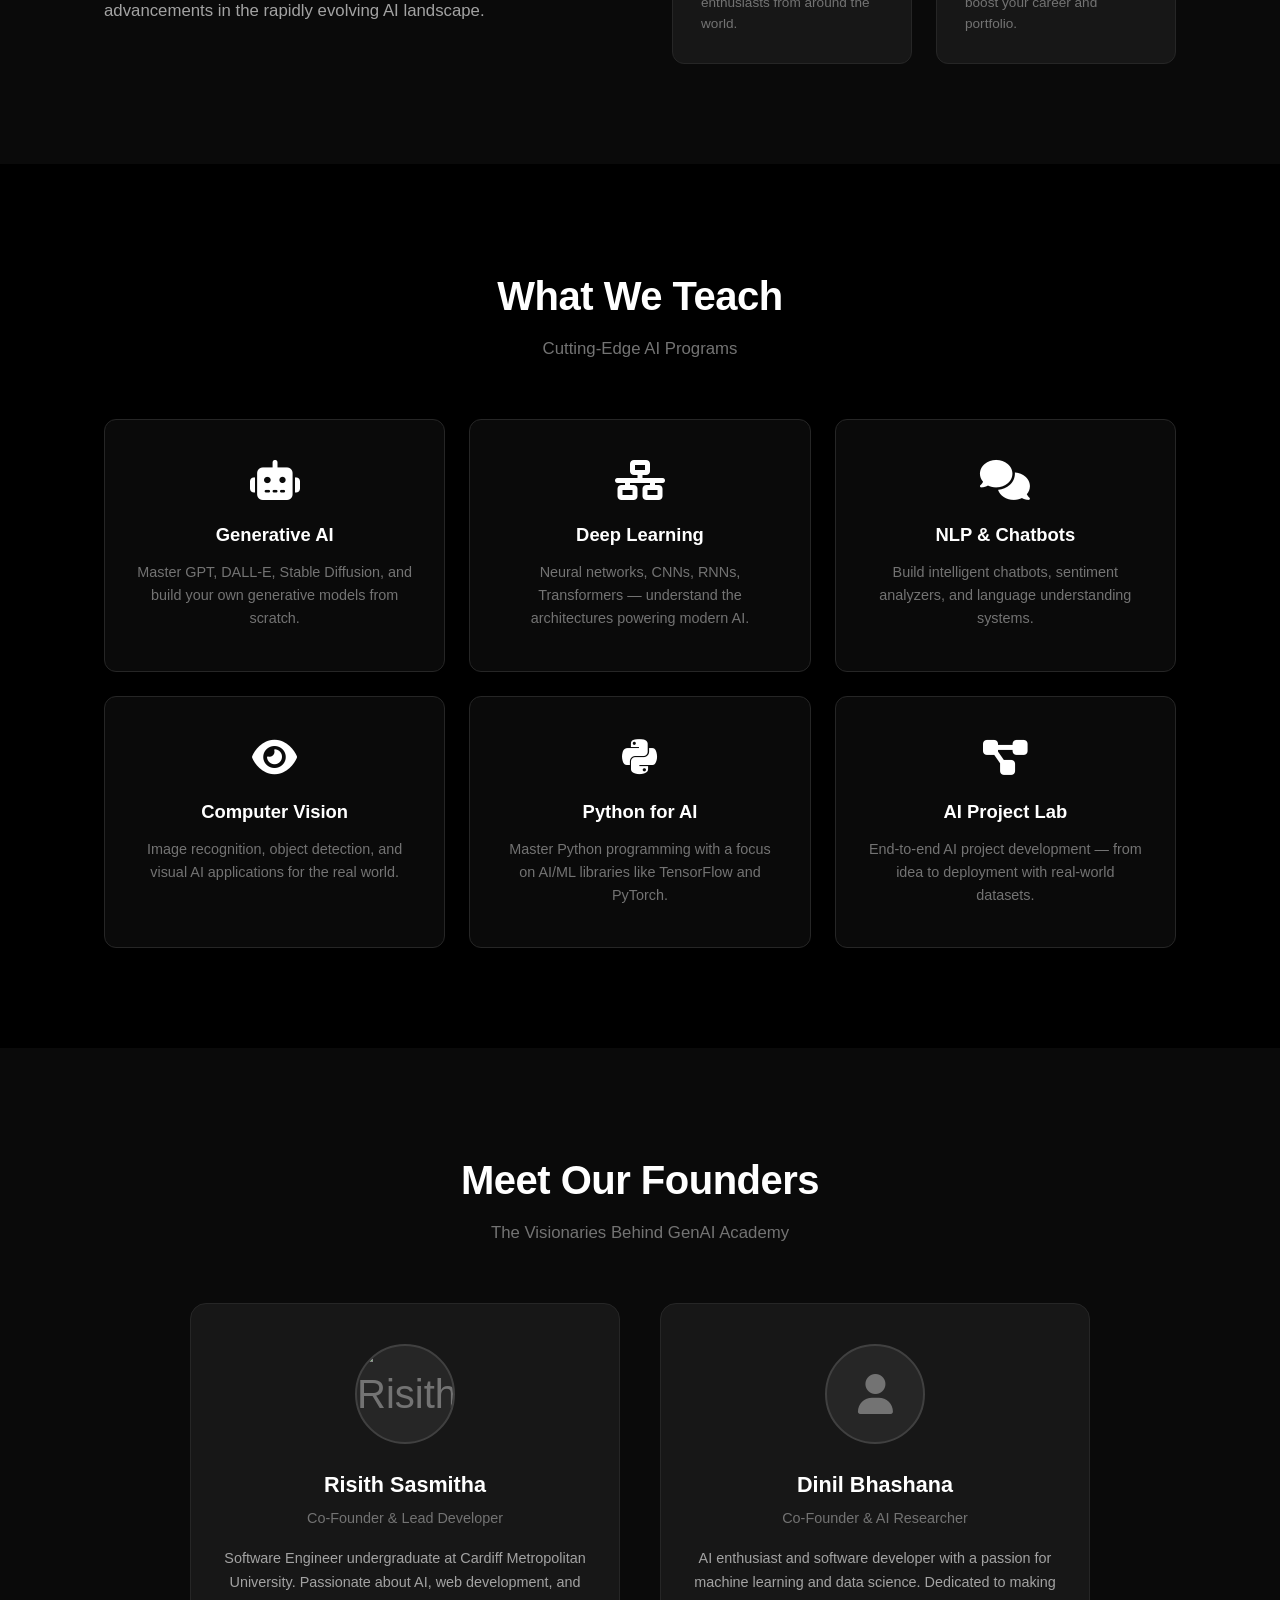
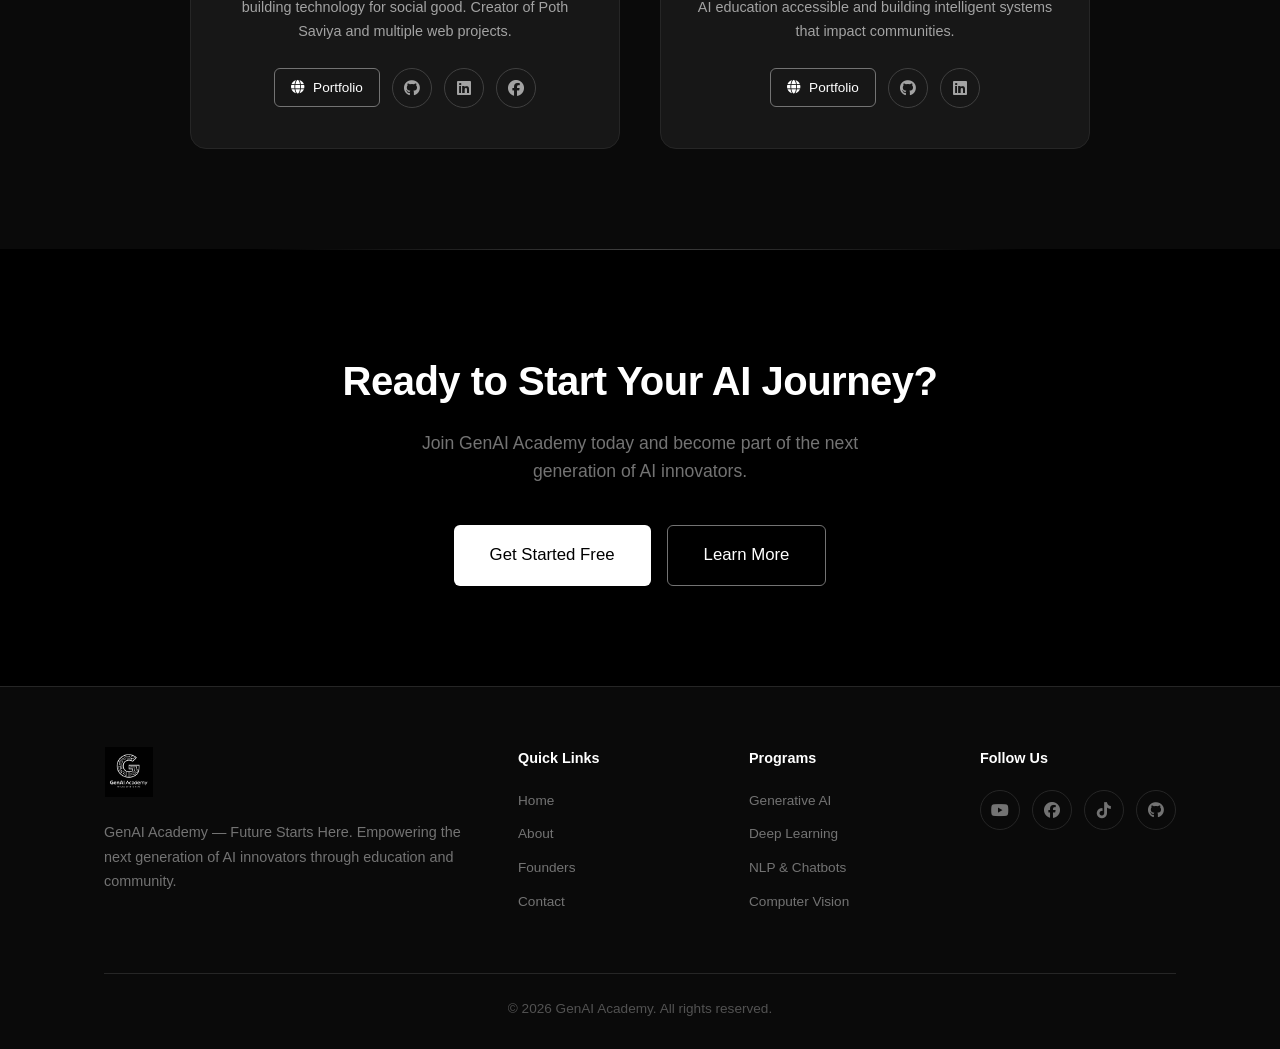
==== commit db629e14: "Add social media links - YouTube, Facebook, TikTok, GitHub" ====
--- a/index.html
+++ b/index.html
@@ -258,10 +258,10 @@
                 <div class="footer-social">
                     <h4>Follow Us</h4>
                     <div class="social-icons">
-                        <a href="#"><i class="fab fa-facebook"></i></a>
-                        <a href="#"><i class="fab fa-linkedin"></i></a>
-                        <a href="#"><i class="fab fa-github"></i></a>
-                        <a href="#"><i class="fab fa-youtube"></i></a>
+                        <a href="https://www.youtube.com/@GenAIAcademy-q7e" target="_blank" title="YouTube"><i class="fab fa-youtube"></i></a>
+                        <a href="https://facebook.com/profile.php?id=61580930053366" target="_blank" title="Facebook"><i class="fab fa-facebook"></i></a>
+                        <a href="https://tiktok.com/@sas97806?lang=en-GB" target="_blank" title="TikTok"><i class="fab fa-tiktok"></i></a>
+                        <a href="https://github.com/risithsamitha7-design" target="_blank" title="GitHub"><i class="fab fa-github"></i></a>
                     </div>
                 </div>
             </div>
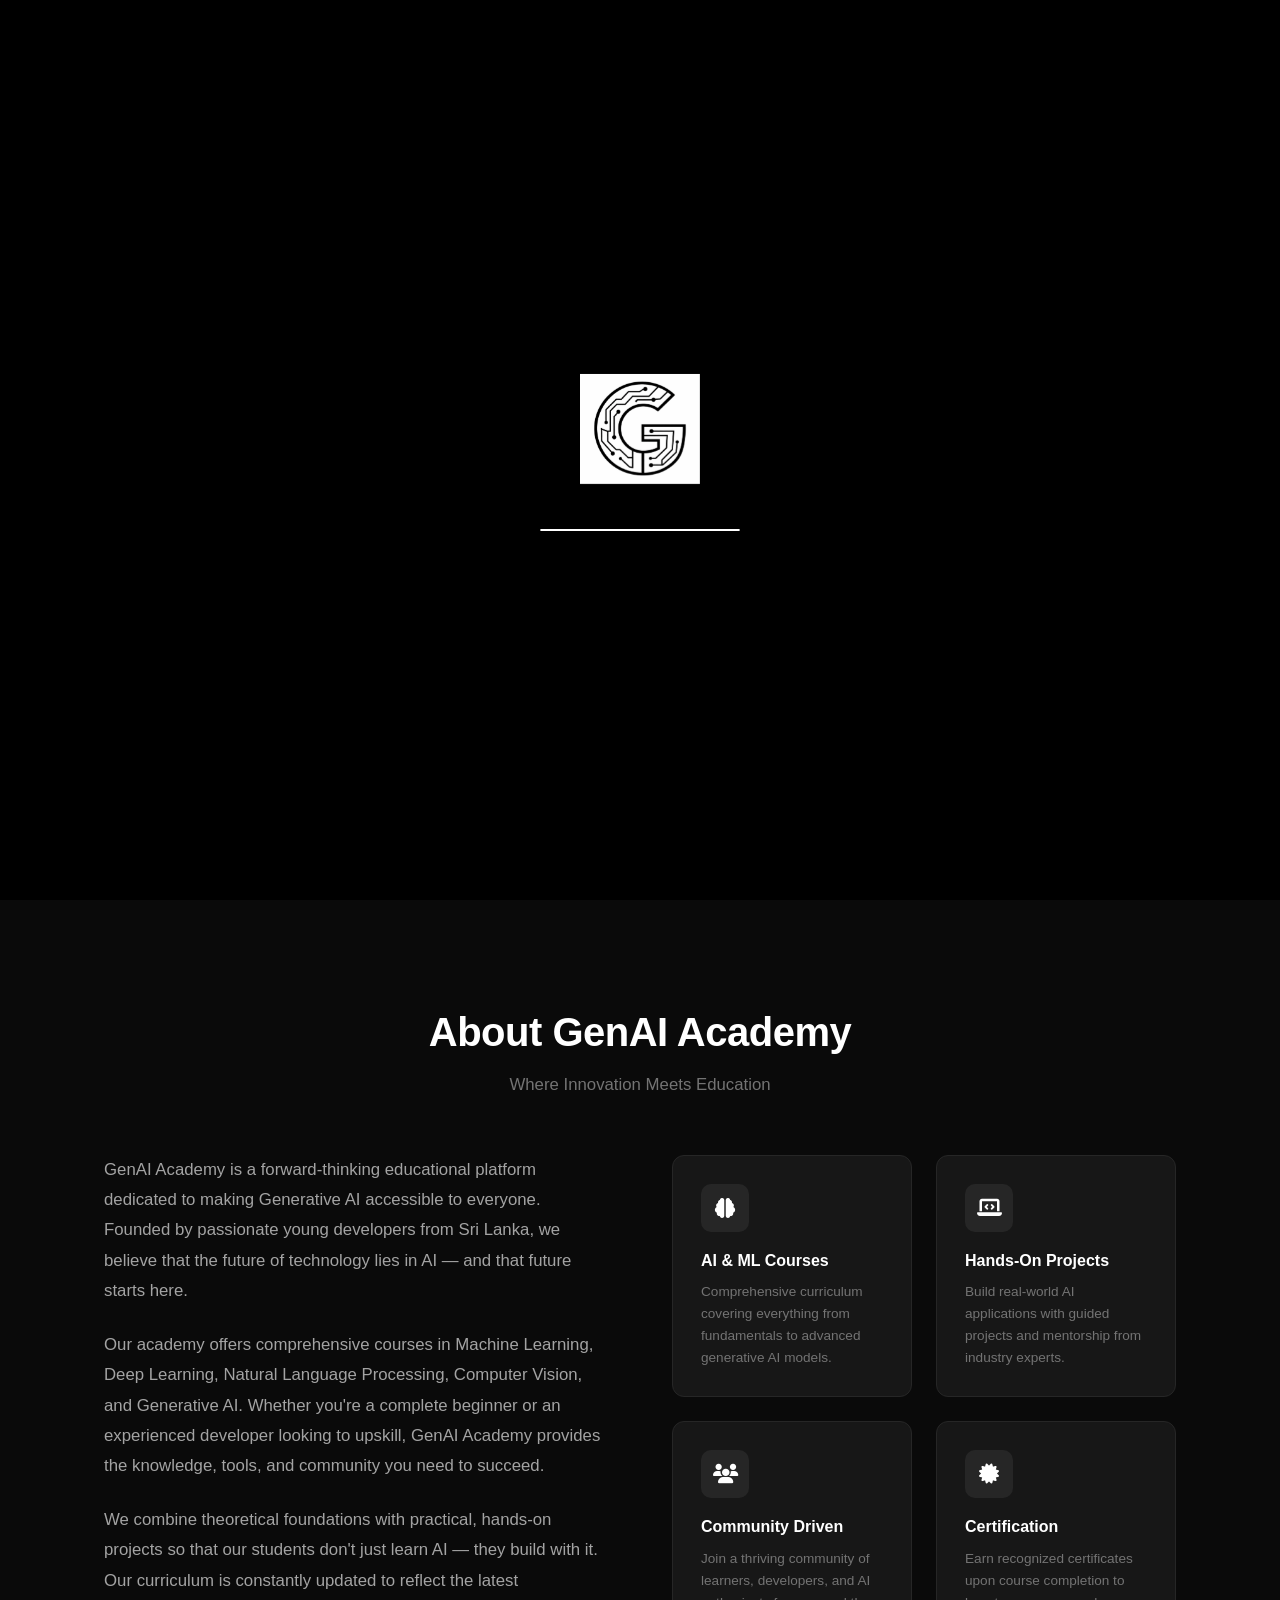
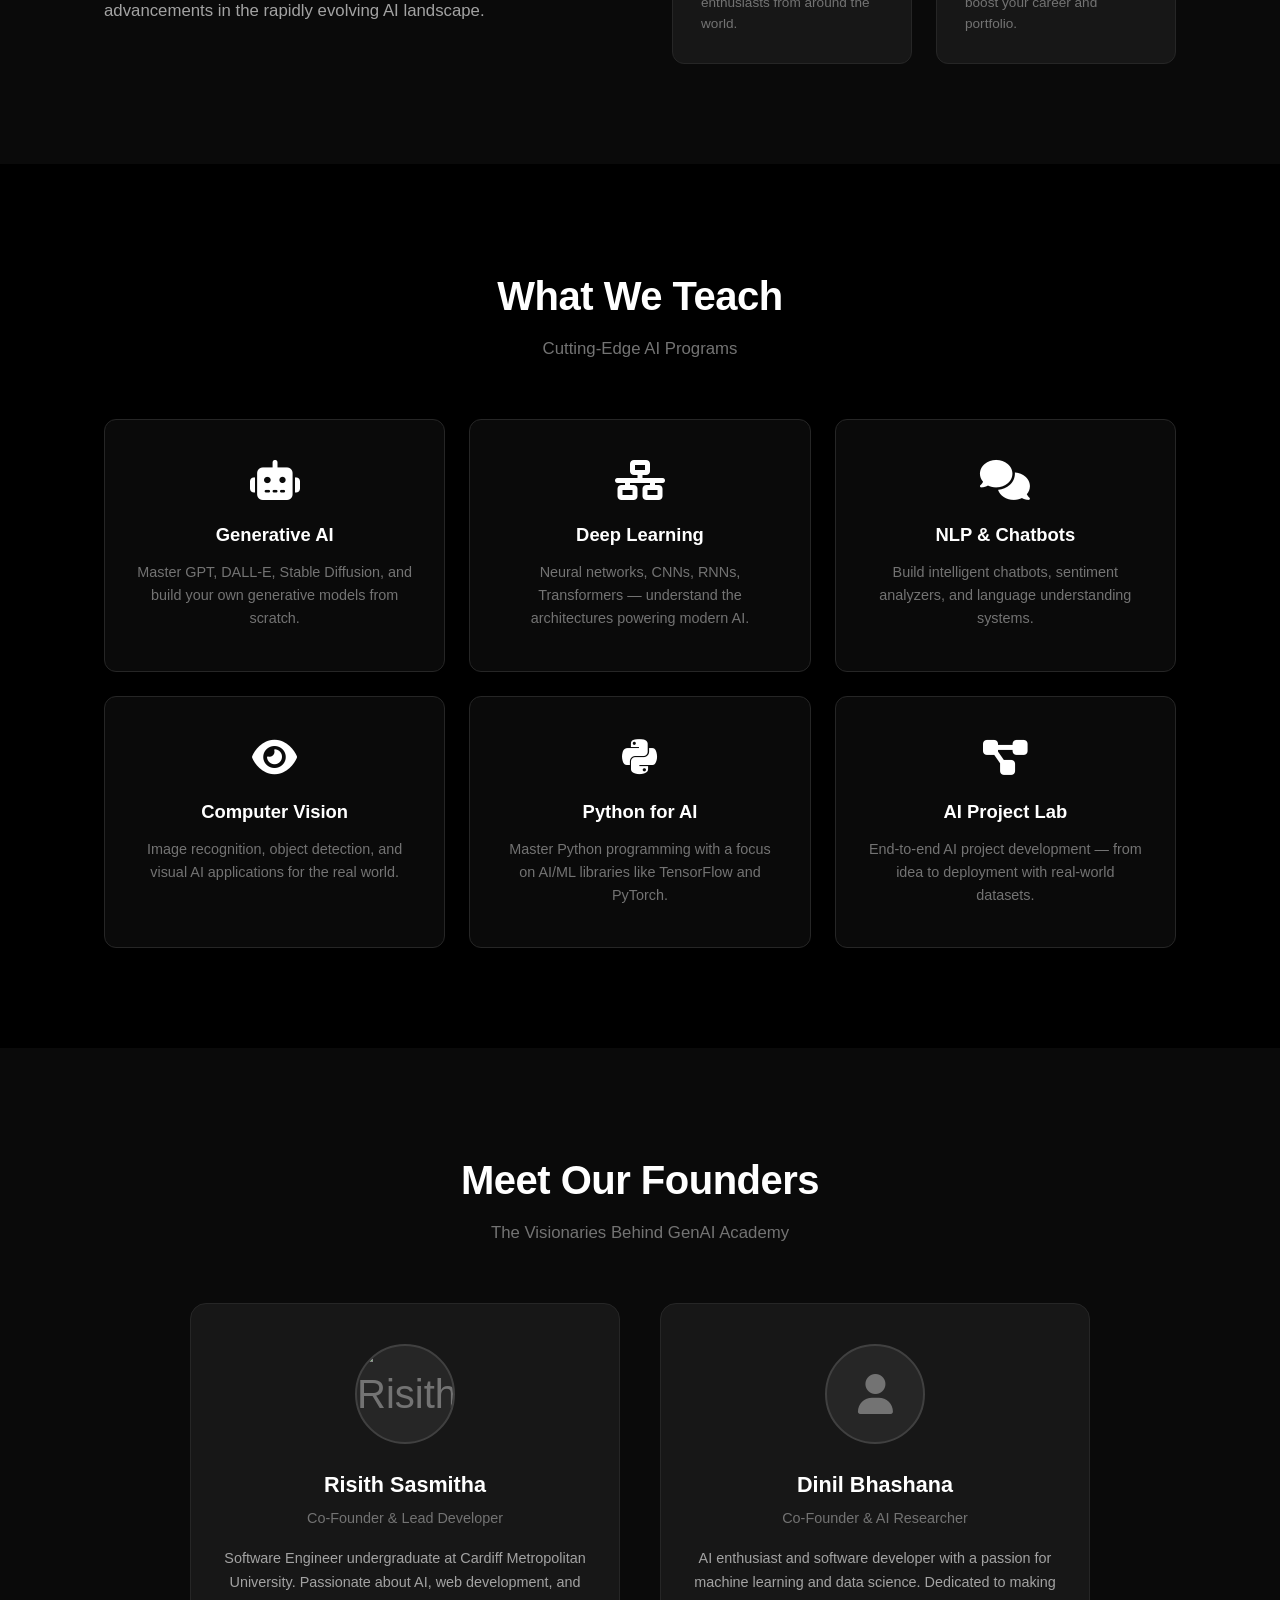
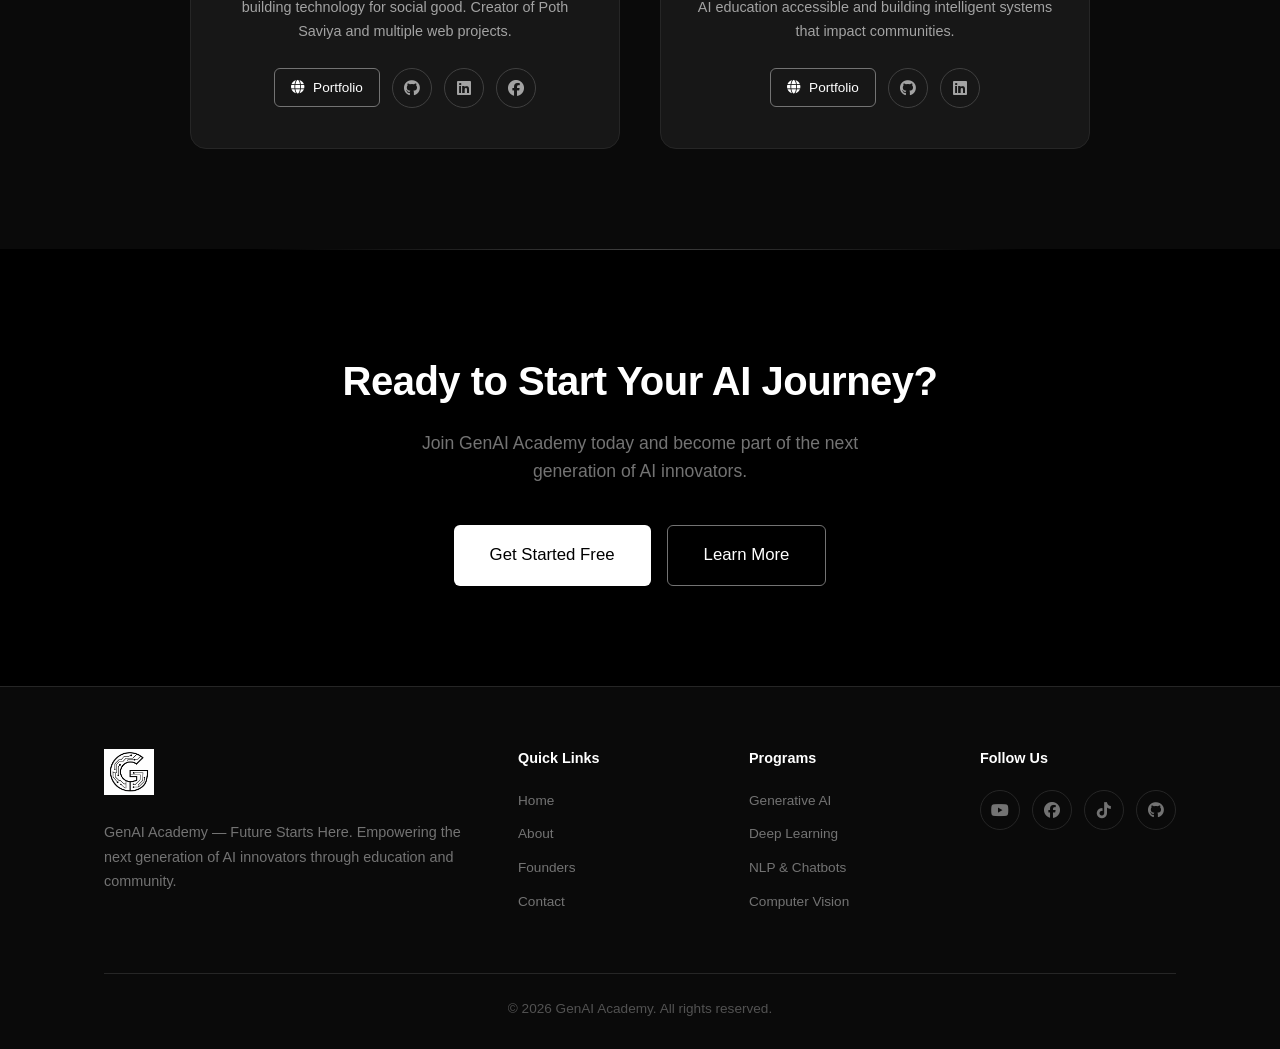
==== commit 71e6f163: "Replace full logo with G logo only, fix theme toggle button position" ====
--- a/index.html
+++ b/index.html
@@ -12,7 +12,7 @@
     <!-- Loading Screen -->
     <div id="loader" class="loader">
         <div class="loader-content">
-            <img src="logo.jpg" alt="GenAI Academy" class="loader-logo">
+            <img src="g-logo.png" alt="GenAI Academy" class="loader-logo">
             <div class="loader-bar">
                 <div class="loader-bar-fill"></div>
             </div>
@@ -23,7 +23,7 @@
     <nav class="navbar">
         <div class="nav-container">
             <div class="nav-brand">
-                <img src="logo.jpg" alt="GenAI Academy" class="nav-logo">
+                <img src="g-logo.png" alt="GenAI Academy" class="nav-logo">
                 <span>GenAI Academy</span>
             </div>
             <ul class="nav-menu">
@@ -44,11 +44,16 @@
         </div>
     </nav>
 
+    <!-- Theme Toggle Button -->
+    <button class="theme-toggle" id="themeToggle" title="Toggle Dark/Light Mode">
+        <i class="fas fa-sun" id="themeIcon"></i>
+    </button>
+
     <!-- Hero Section -->
     <section id="home" class="hero">
         <div class="hero-overlay"></div>
         <div class="hero-content">
-            <img src="logo.jpg" alt="GenAI Academy" class="hero-logo">
+            <img src="g-logo.png" alt="GenAI Academy" class="hero-logo">
             <h1>GenAI <span class="highlight">Academy</span></h1>
             <p class="hero-tagline">FUTURE STARTS HERE</p>
             <p class="hero-description">Empowering the next generation of AI innovators through cutting-edge education, hands-on projects, and real-world applications.</p>
@@ -238,7 +243,7 @@
         <div class="container">
             <div class="footer-grid">
                 <div class="footer-brand">
-                    <img src="logo.jpg" alt="GenAI Academy" class="footer-logo">
+                    <img src="g-logo.png" alt="GenAI Academy" class="footer-logo">
                     <p>GenAI Academy — Future Starts Here. Empowering the next generation of AI innovators through education and community.</p>
                 </div>
                 <div class="footer-links">
--- a/style.css
+++ b/style.css
@@ -16,6 +16,23 @@
     --transition: all 0.3s ease;
 }
 
+/* Light Mode Variables */
+:root.light-mode {
+    --black: #ffffff;
+    --white: #000000;
+    --gray-50: #0a0a0a;
+    --gray-100: #171717;
+    --gray-200: #262626;
+    --gray-300: #404040;
+    --gray-400: #525252;
+    --gray-500: #737373;
+    --gray-600: #a3a3a3;
+    --gray-700: #d4d4d4;
+    --gray-800: #e5e5e5;
+    --gray-900: #f5f5f5;
+    --gray-950: #fafafa;
+}
+
 /* ===== Reset & Base ===== */
 * {
     margin: 0;
@@ -75,7 +92,6 @@
     width: 120px;
     height: 120px;
     object-fit: contain;
-    filter: invert(1);
     animation: fadeInScale 0.8s ease forwards;
     margin-bottom: 2rem;
 }
@@ -144,6 +160,44 @@
 .btn-sm {
     padding: 0.5rem 1rem;
     font-size: 0.85rem;
+}
+
+/* Theme Toggle Button */
+.theme-toggle {
+    position: fixed;
+    bottom: 30px;
+    right: 30px;
+    width: 60px;
+    height: 60px;
+    border-radius: 50%;
+    background: var(--white);
+    border: 3px solid var(--gray-700);
+    color: var(--black);
+    font-size: 1.5rem;
+    cursor: pointer;
+    z-index: 9999;
+    display: flex;
+    align-items: center;
+    justify-content: center;
+    transition: var(--transition);
+    box-shadow: 0 6px 20px rgba(0, 0, 0, 0.4);
+}
+
+.theme-toggle:hover {
+    transform: scale(1.1);
+    background: var(--gray-700);
+}
+
+/* Light mode adjustments for theme toggle */
+:root.light-mode .theme-toggle {
+    background: var(--gray-200);
+    border-color: var(--gray-300);
+    color: var(--black);
+    box-shadow: 0 4px 15px rgba(0, 0, 0, 0.1);
+}
+
+:root.light-mode .theme-toggle:hover {
+    background: var(--gray-300);
 }
 
 .btn-full {
@@ -205,7 +259,6 @@
     width: 36px;
     height: 36px;
     object-fit: contain;
-    filter: invert(1);
 }
 
 .nav-menu {
@@ -310,7 +363,6 @@
     width: 100px;
     height: 100px;
     object-fit: contain;
-    filter: invert(1);
     margin-bottom: 1.5rem;
     animation: fadeInScale 0.8s ease forwards;
 }
@@ -647,7 +699,6 @@
     width: 50px;
     height: 50px;
     object-fit: contain;
-    filter: invert(1);
     margin-bottom: 1rem;
 }
 
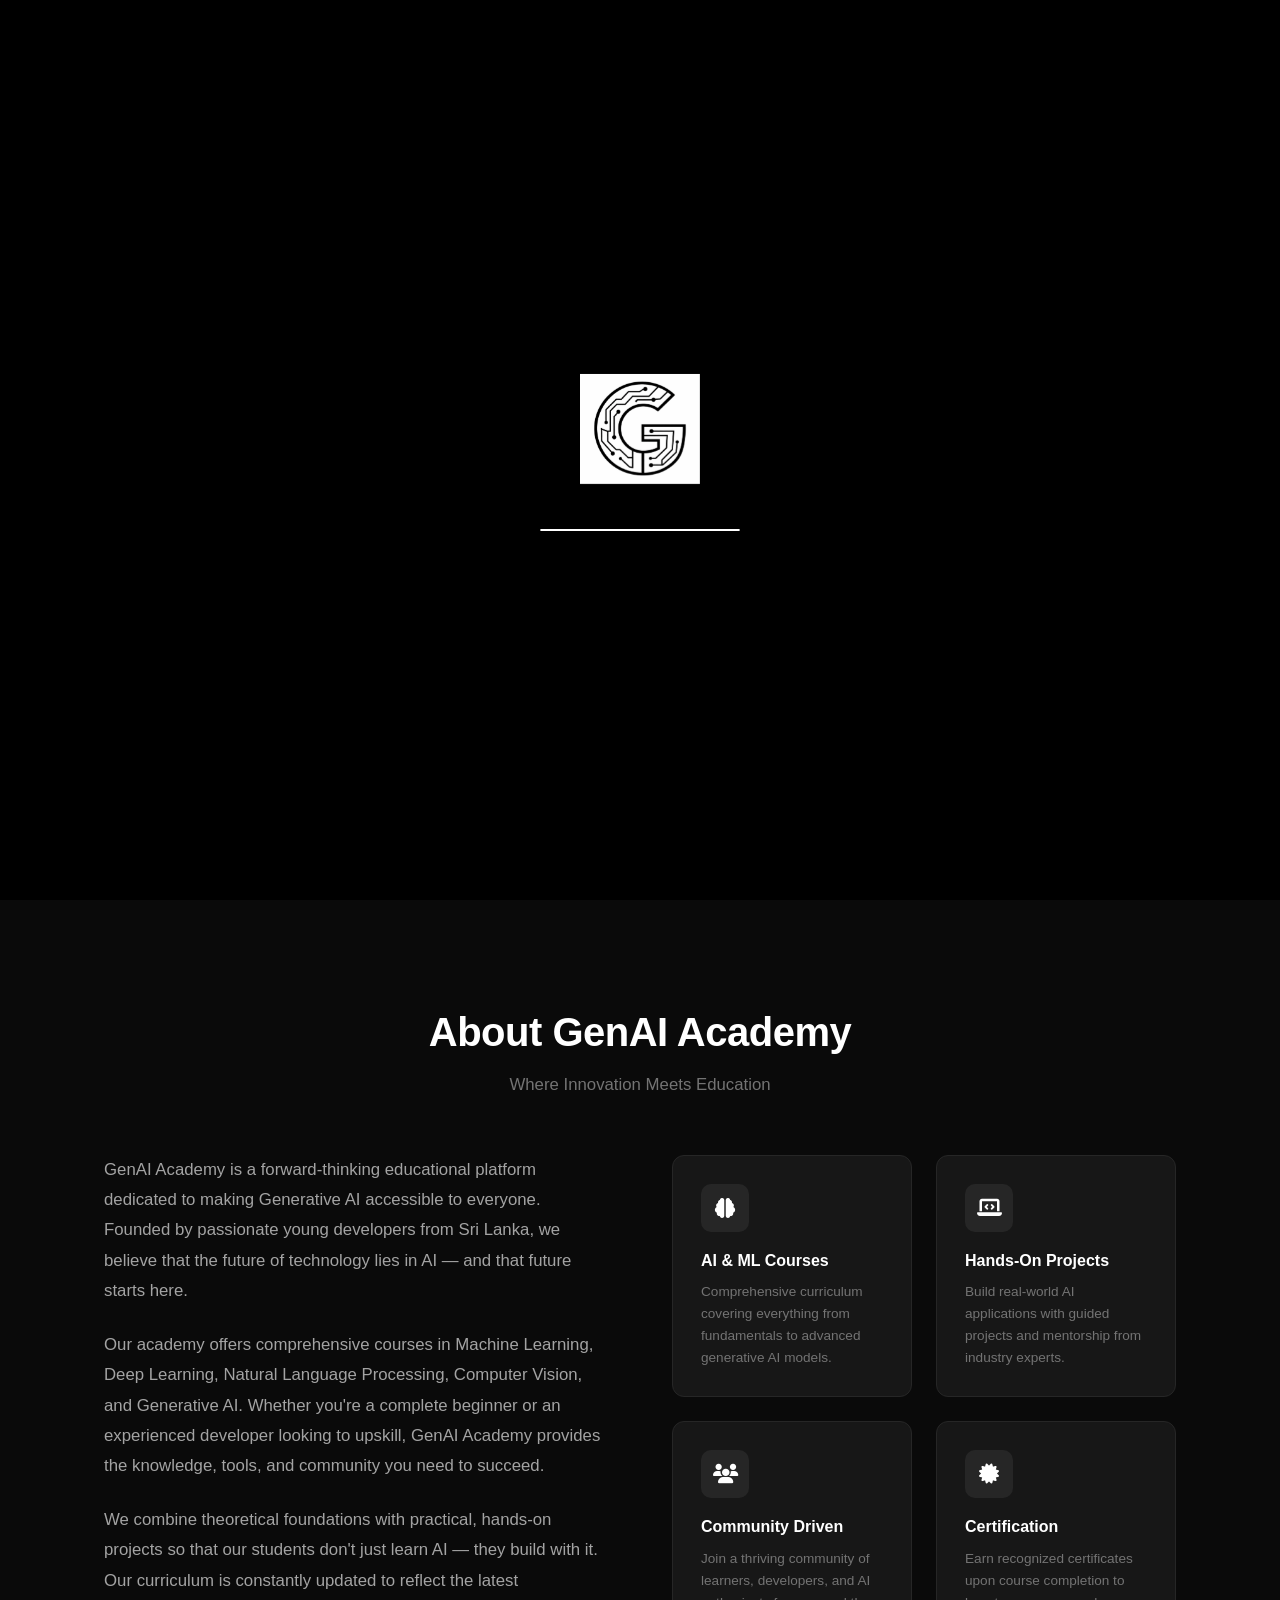
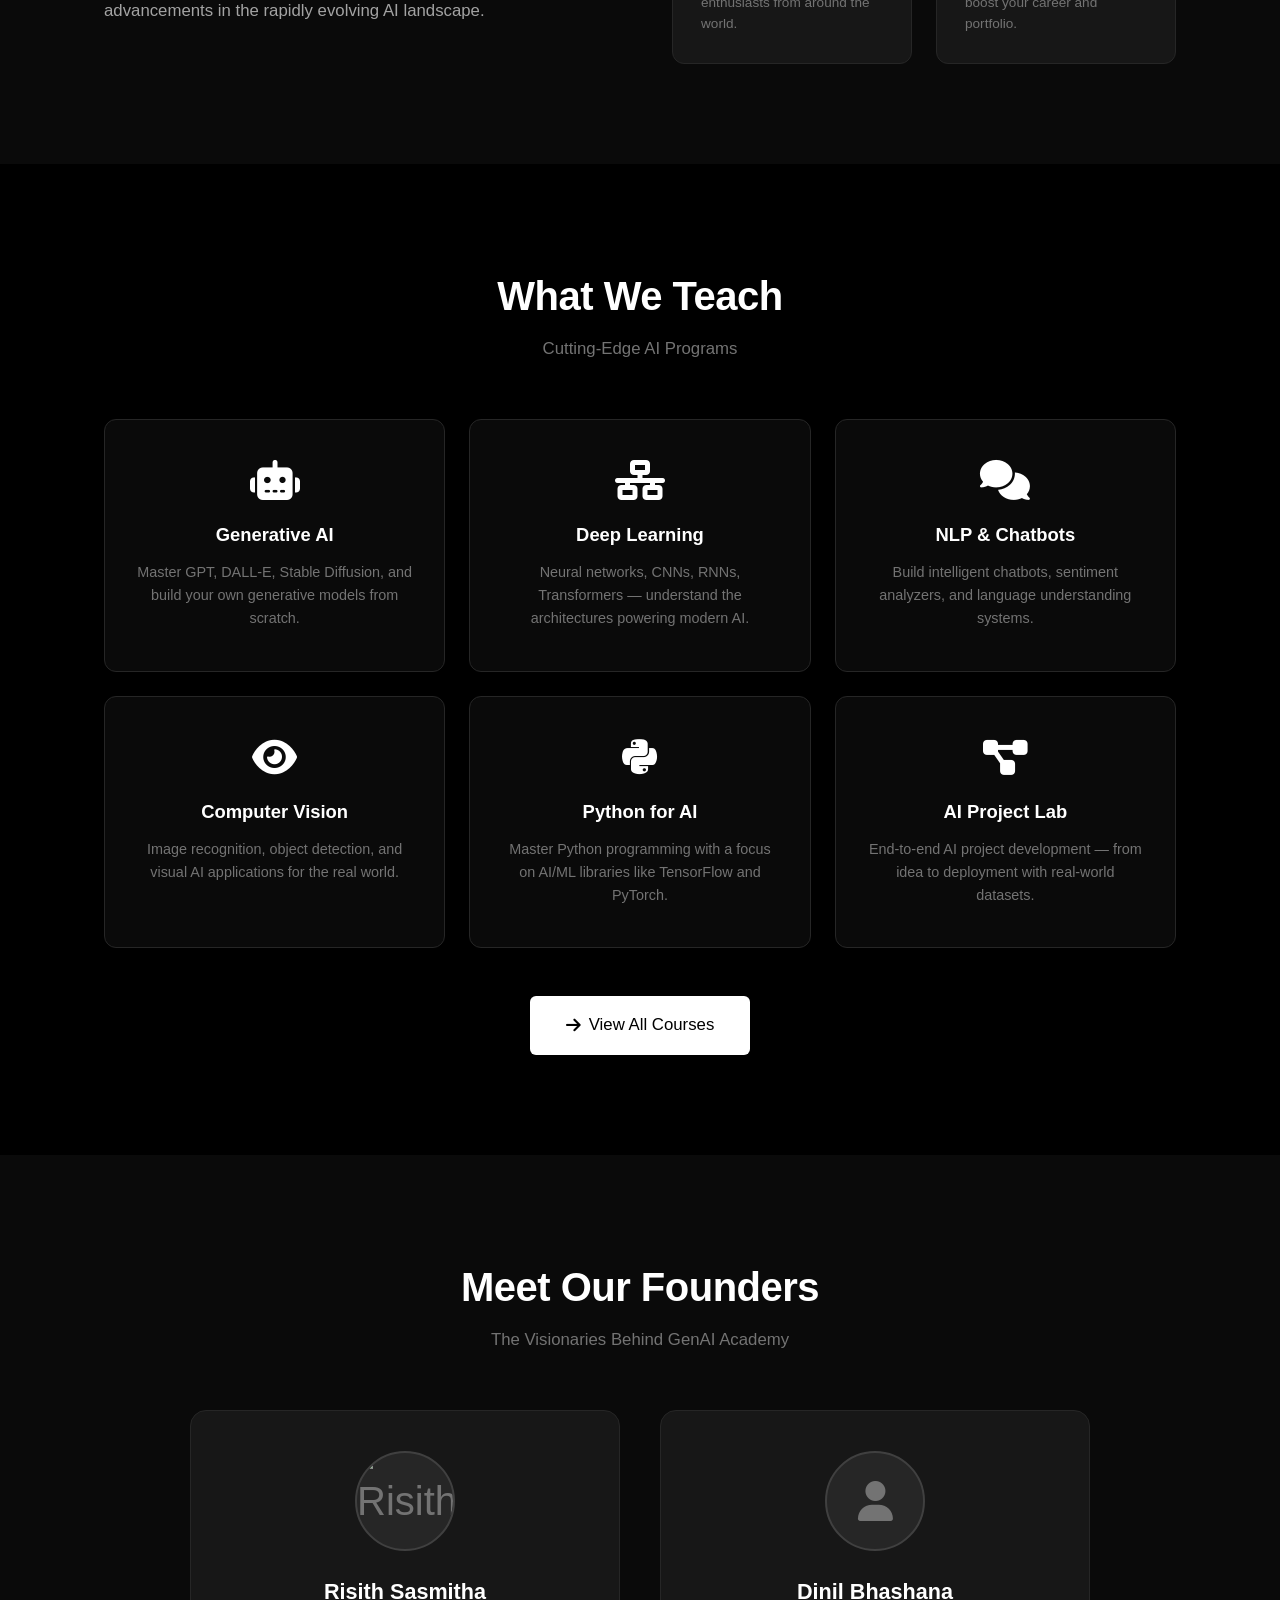
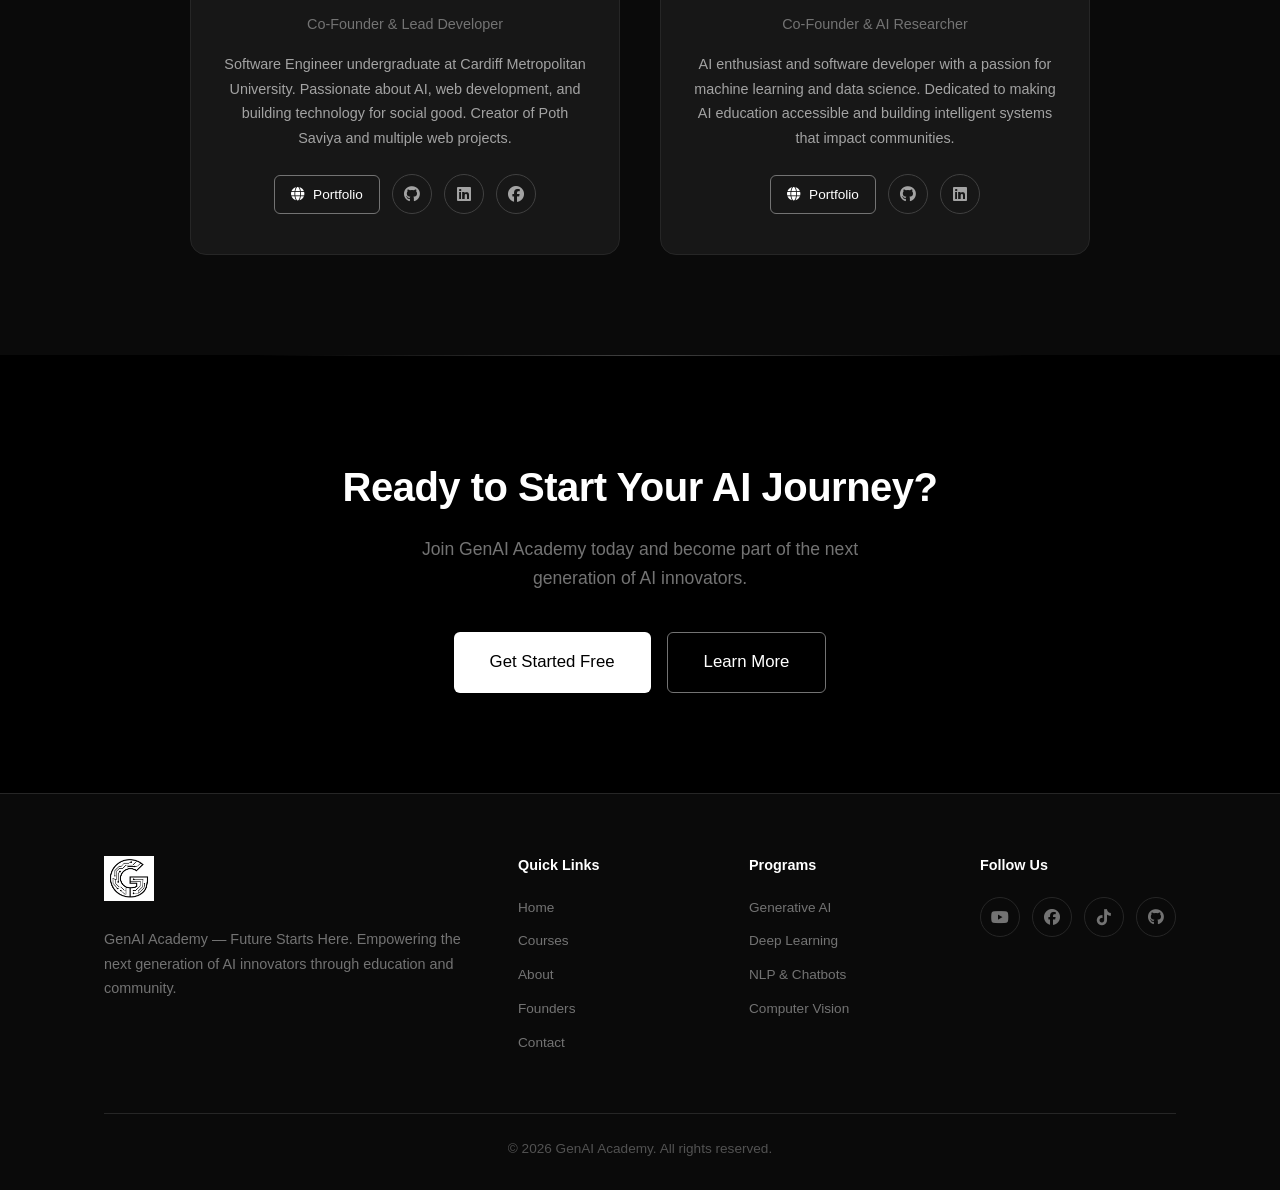
==== commit 29d74fad: "Add Courses page with search and filter functionality" ====
--- a/index.html
+++ b/index.html
@@ -28,6 +28,7 @@
             </div>
             <ul class="nav-menu">
                 <li><a href="#home">Home</a></li>
+                <li><a href="courses.html" class="nav-courses">Courses</a></li>
                 <li><a href="#about">About</a></li>
                 <li><a href="#founders">Founders</a></li>
                 <li><a href="#contact">Contact</a></li>
@@ -58,8 +59,8 @@
             <p class="hero-tagline">FUTURE STARTS HERE</p>
             <p class="hero-description">Empowering the next generation of AI innovators through cutting-edge education, hands-on projects, and real-world applications.</p>
             <div class="hero-buttons">
-                <a href="#about" class="btn btn-primary btn-lg">Explore Programs</a>
-                <a href="#founders" class="btn btn-outline btn-lg">Meet Our Team</a>
+                <a href="courses.html" class="btn btn-primary btn-lg"><i class="fas fa-graduation-cap"></i> Browse Courses</a>
+                <a href="#about" class="btn btn-outline btn-lg">Explore Programs</a>
             </div>
             <div class="hero-stats">
                 <div class="stat">
@@ -161,6 +162,9 @@
                     <p>End-to-end AI project development — from idea to deployment with real-world datasets.</p>
                 </div>
             </div>
+            <div class="programs-cta" style="text-align: center; margin-top: 3rem;">
+                <a href="courses.html" class="btn btn-primary btn-lg"><i class="fas fa-arrow-right"></i> View All Courses</a>
+            </div>
         </div>
     </section>
 
@@ -249,6 +253,7 @@
                 <div class="footer-links">
                     <h4>Quick Links</h4>
                     <a href="#home">Home</a>
+                    <a href="courses.html">Courses</a>
                     <a href="#about">About</a>
                     <a href="#founders">Founders</a>
                     <a href="#contact">Contact</a>
--- a/style.css
+++ b/style.css
@@ -280,6 +280,16 @@
     color: var(--white);
 }
 
+/* Courses link highlight */
+.nav-menu a.nav-courses {
+    color: var(--white);
+    font-weight: 600;
+}
+
+.nav-menu a.nav-courses::after {
+    width: 100%;
+}
+
 .nav-menu a::after {
     content: '';
     position: absolute;
